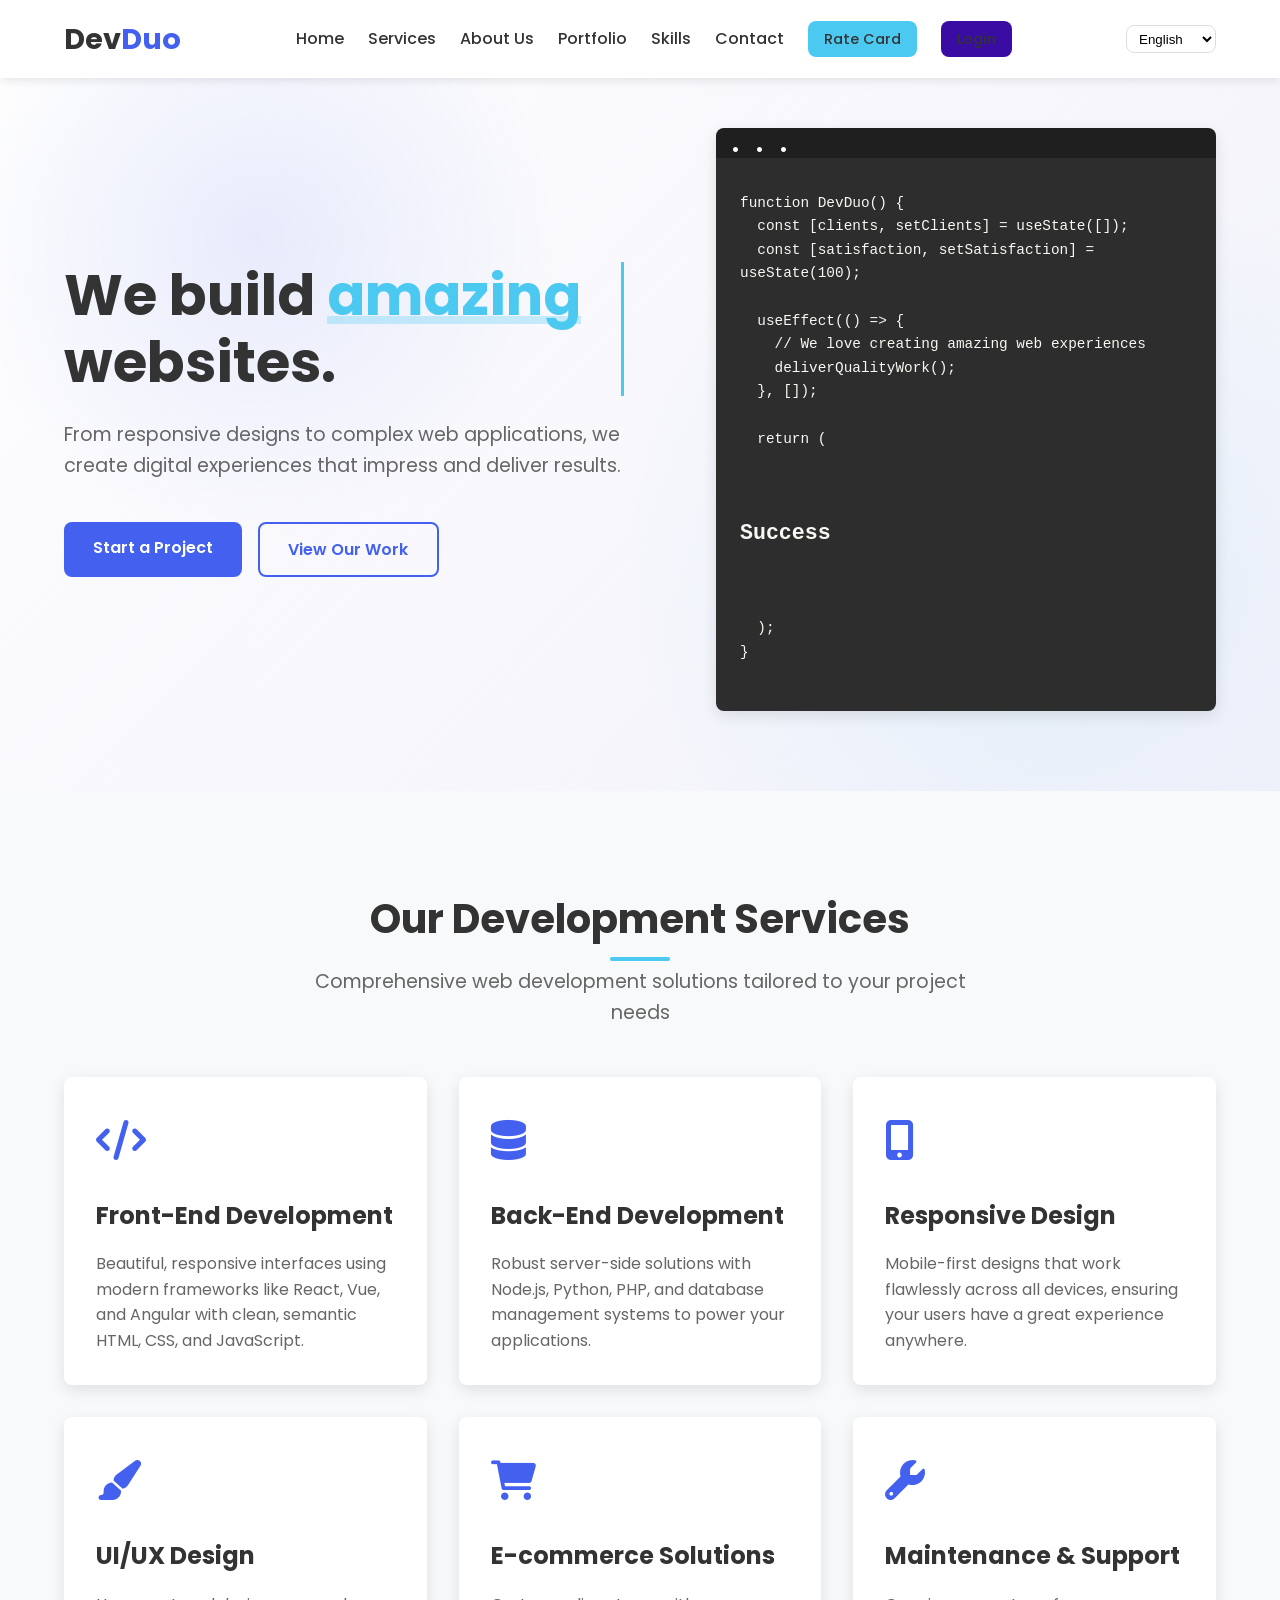
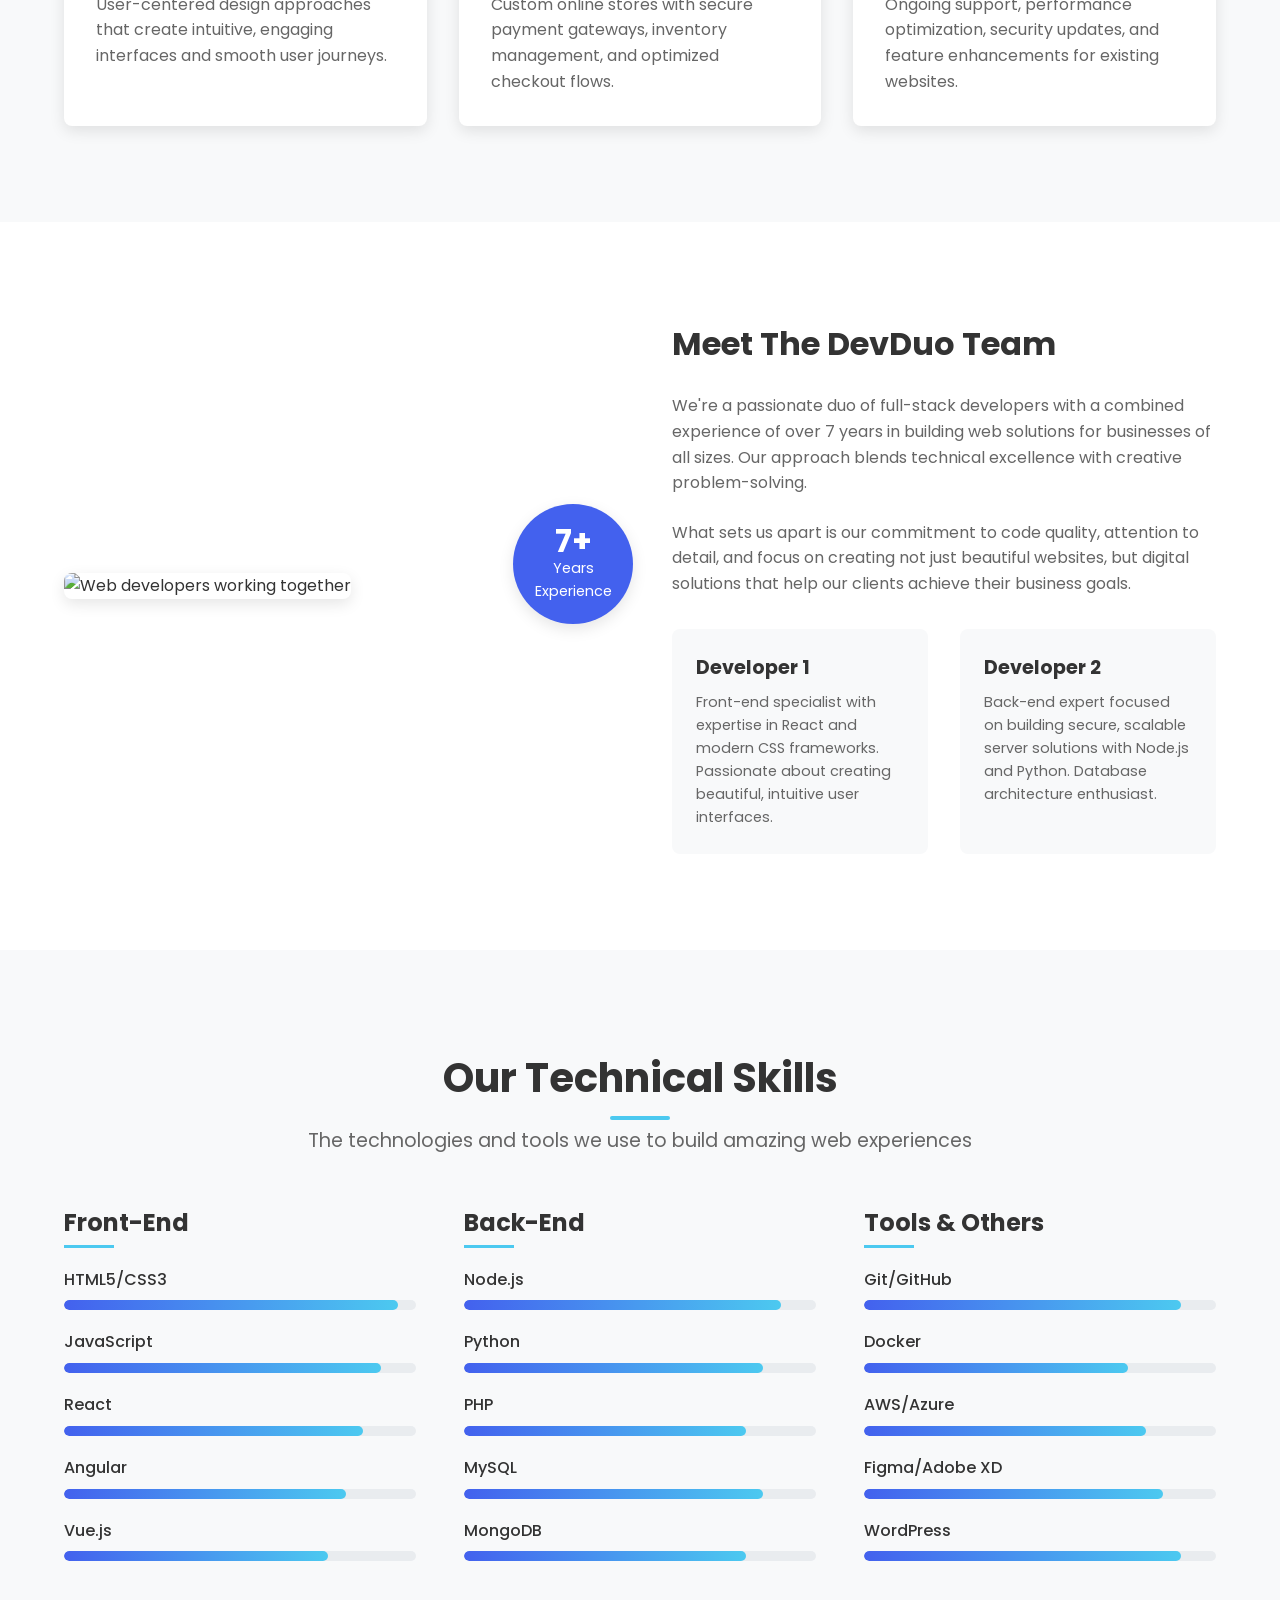
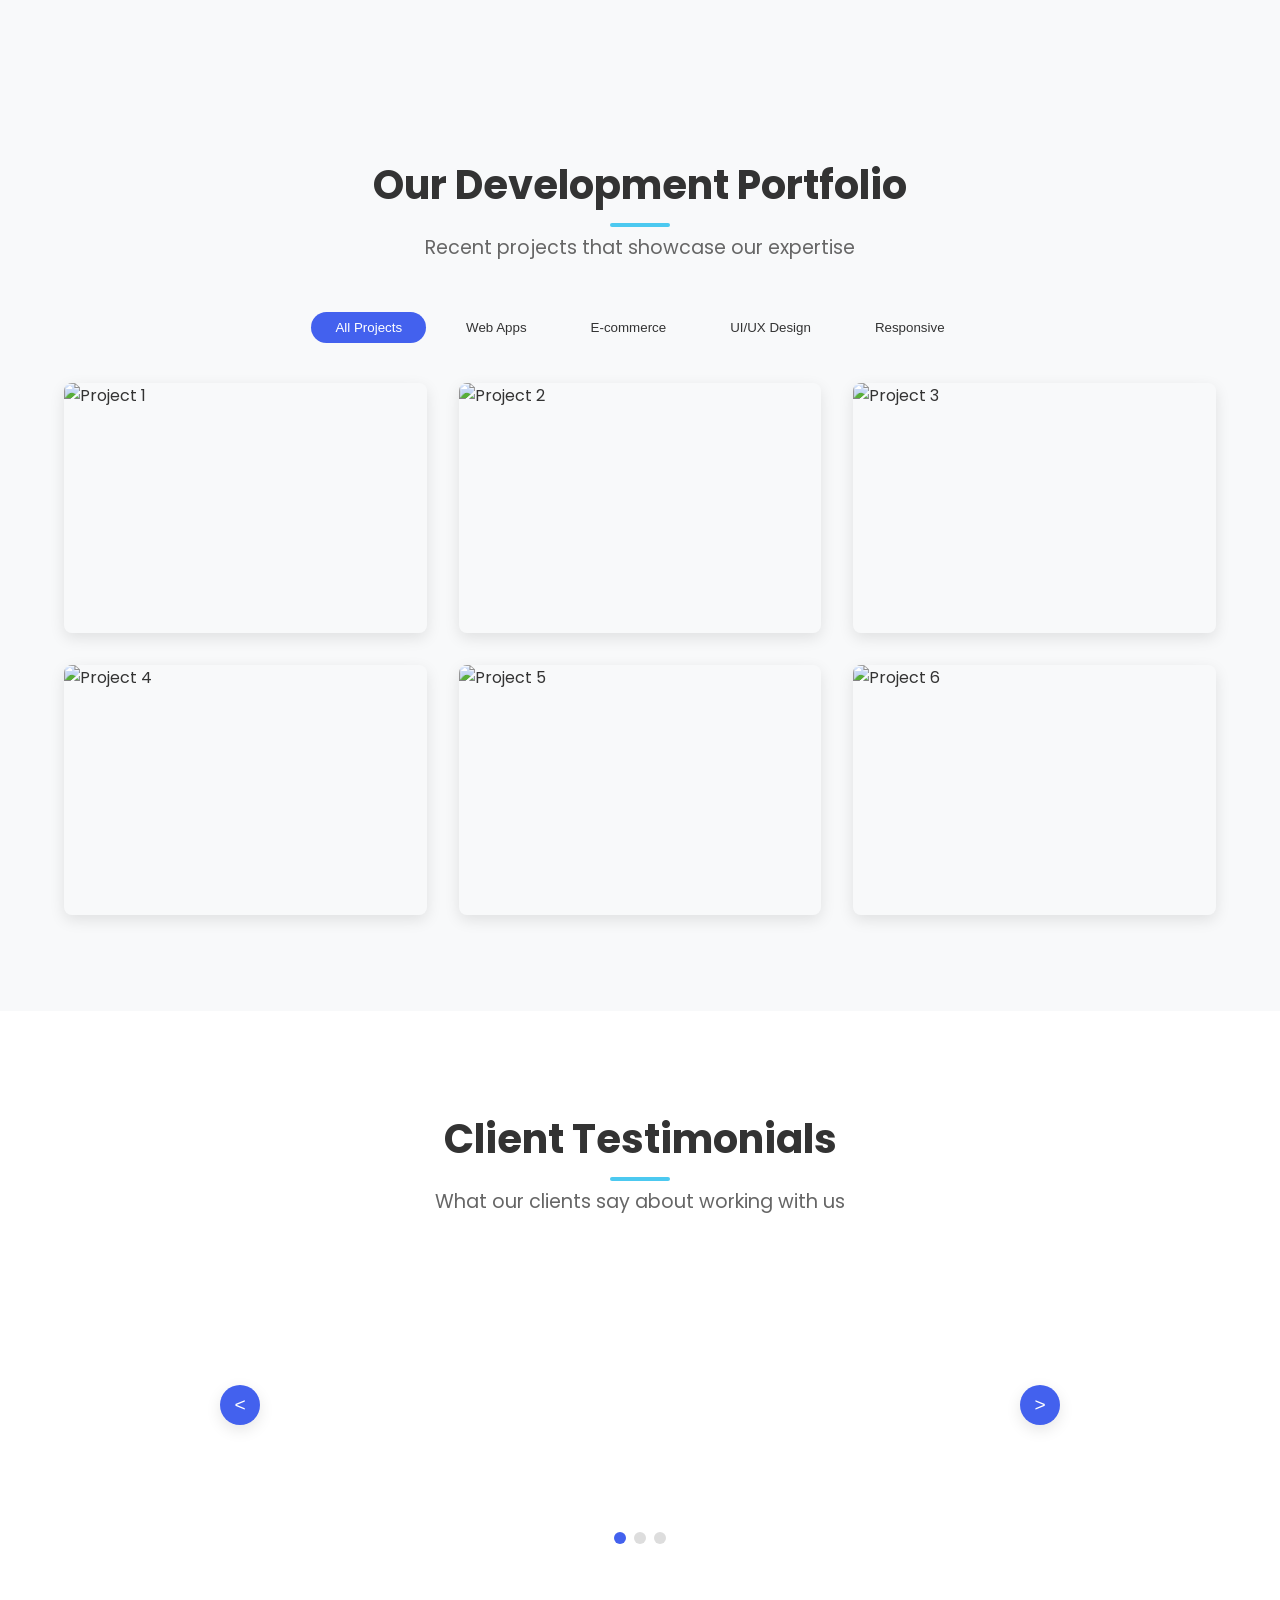
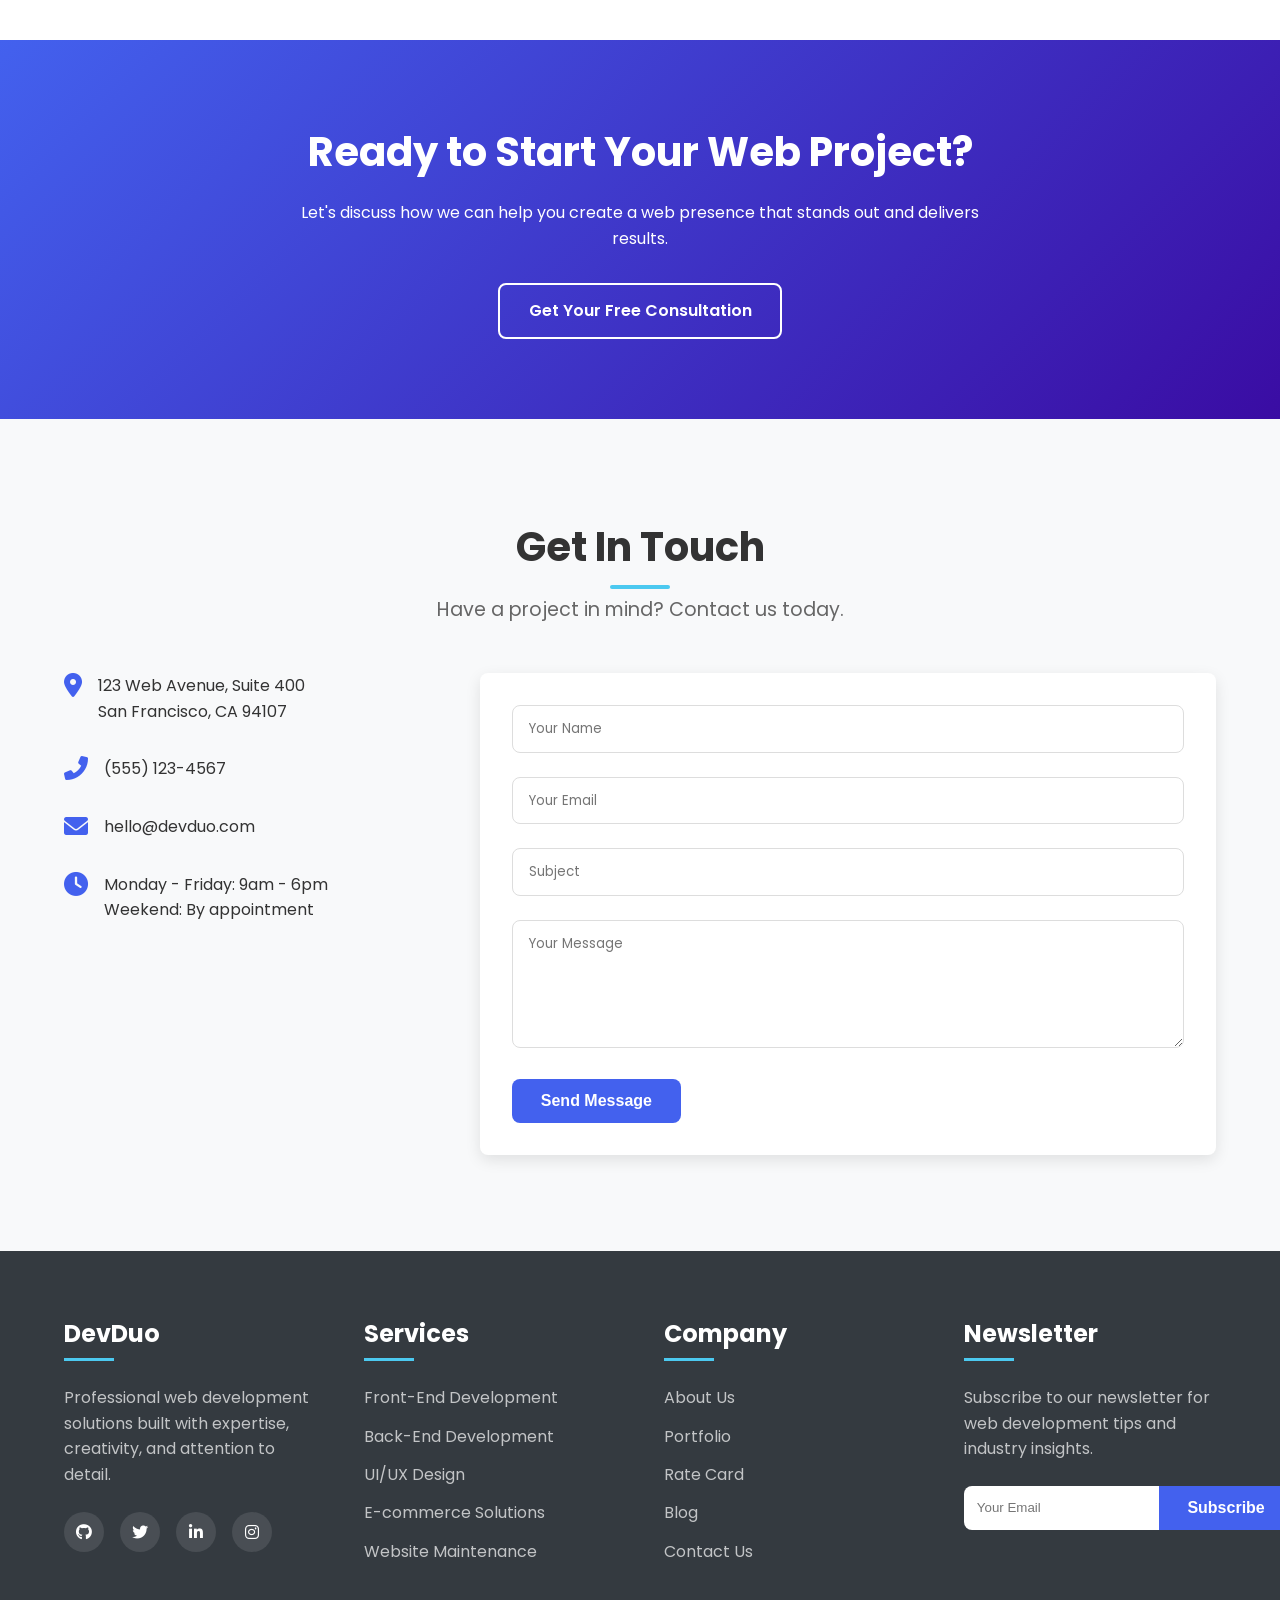
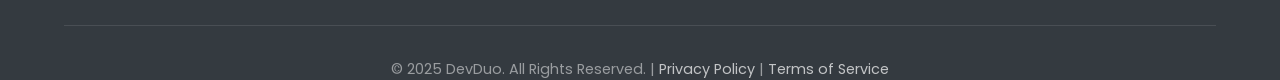
==== index.html @ c8733829 "Add login and signup functionality with frontend and backend integration" ====
<!DOCTYPE html>
<html lang="en">
<head>
    <meta charset="UTF-8">
    <meta name="viewport" content="width=device-width, initial-scale=1.0">
    <meta name="description" content="Professional web development services. Expert full-stack development, responsive design, UI/UX, custom solutions, and maintenance services.">
    <meta name="keywords" content="web development, full-stack developer, responsive design, UI/UX, website maintenance, custom web solutions">
    <title>DevDuo | Professional Web Development Services</title>
    <link rel="preconnect" href="https://fonts.googleapis.com">
    <link rel="preconnect" href="https://fonts.gstatic.com" crossorigin>
    <link href="https://fonts.googleapis.com/css2?family=Poppins:wght@300;400;500;600;700&family=Roboto+Mono:wght@400;500;600&display=swap" rel="stylesheet">
    <link rel="stylesheet" href="https://cdnjs.cloudflare.com/ajax/libs/font-awesome/6.0.0-beta3/css/all.min.css">
    <link rel="stylesheet" href="styles.css">
    <script src="https://cdnjs.cloudflare.com/ajax/libs/gsap/3.11.4/gsap.min.js"></script>
    <script src="https://cdnjs.cloudflare.com/ajax/libs/gsap/3.11.4/ScrollTrigger.min.js"></script>
</head>
<body>
    <!-- Header -->
    <header>
        <div class="container">
            <nav class="navbar">
                <a href="#" class="logo">Dev<span>Duo</span></a>
                <ul class="nav-links">
                    <li><a href="#home">Home</a></li>
                    <li><a href="#services">Services</a></li>
                    <li><a href="#about">About Us</a></li>
                    <li><a href="#portfolio">Portfolio</a></li>
                    <li><a href="#skills">Skills</a></li>
                    <li><a href="#contact">Contact</a></li>
                    <li><a href="rate_card.html" class="btn-small">Rate Card</a></li>
                    <li><a href="login.html" class="btn-login">Login</a></li>
                </ul>
                <div class="language-selector">
                    <select id="language-select" onchange="changeLanguage(this.value)">
                        <option value="en">English</option>
                        <option value="es">Español</option>
                        <option value="fr">Français</option>
                    </select>
                </div>
                <button class="mobile-menu-btn">
                    <i class="fas fa-bars"></i>
                </button>
            </nav>
        </div>
    </header>

    <!-- Hero Section -->
    <section class="hero" id="home">
        <div class="container">
            <div class="hero-content">
                <h1 class="typing-effect">We build <span class="accent-text">amazing</span><br> websites.</h1>
                <p>From responsive designs to complex web applications, we create digital experiences that impress and deliver results.</p>
                <div class="hero-btns">
                    <a href="#contact" class="btn btn-primary">Start a Project</a>
                    <a href="#portfolio" class="btn btn-secondary">View Our Work</a>
                </div>
            </div>
            <br><br>
            <div class="hero-img">
                <div class="code-block">
                    <pre><code>
function DevDuo() {
  const [clients, setClients] = useState([]);
  const [satisfaction, setSatisfaction] = useState(100);
                        
  useEffect(() => {
    // We love creating amazing web experiences
    deliverQualityWork();
  }, []);
                        
  return (
    <div className="results">
      <h2>Success</h2>
    </div>
  );
}
                    </code></pre>
                </div>
            </div>
        </div>
    </section>

    <!-- Services Section -->
    <section class="section" id="services">
        <div class="container">
            <h2 class="section-title">Our Development Services</h2>
            <p class="section-subtitle">Comprehensive web development solutions tailored to your project needs</p>
            
            <div class="services-grid">
                <div class="service-card">
                    <div class="service-icon">
                        <i class="fas fa-code"></i>
                    </div>
                    <h3>Front-End Development</h3>
                    <p>Beautiful, responsive interfaces using modern frameworks like React, Vue, and Angular with clean, semantic HTML, CSS, and JavaScript.</p>
                </div>
                
                <div class="service-card">
                    <div class="service-icon">
                        <i class="fas fa-database"></i>
                    </div>
                    <h3>Back-End Development</h3>
                    <p>Robust server-side solutions with Node.js, Python, PHP, and database management systems to power your applications.</p>
                </div>
                
                <div class="service-card">
                    <div class="service-icon">
                        <i class="fas fa-mobile-alt"></i>
                    </div>
                    <h3>Responsive Design</h3>
                    <p>Mobile-first designs that work flawlessly across all devices, ensuring your users have a great experience anywhere.</p>
                </div>
                
                <div class="service-card">
                    <div class="service-icon">
                        <i class="fas fa-paint-brush"></i>
                    </div>
                    <h3>UI/UX Design</h3>
                    <p>User-centered design approaches that create intuitive, engaging interfaces and smooth user journeys.</p>
                </div>
                
                <div class="service-card">
                    <div class="service-icon">
                        <i class="fas fa-shopping-cart"></i>
                    </div>
                    <h3>E-commerce Solutions</h3>
                    <p>Custom online stores with secure payment gateways, inventory management, and optimized checkout flows.</p>
                </div>
                
                <div class="service-card">
                    <div class="service-icon">
                        <i class="fas fa-wrench"></i>
                    </div>
                    <h3>Maintenance & Support</h3>
                    <p>Ongoing support, performance optimization, security updates, and feature enhancements for existing websites.</p>
                </div>
            </div>
        </div>
    </section>

    <!-- About Section -->
    <section class="section about" id="about">
        <div class="container">
            <div class="about-content">
                <div class="about-image">
                    <img src="/api/placeholder/600/400" alt="Web developers working together" class="about-img">
                    <div class="experience-badge">
                        <span class="years">7+</span>
                        <span class="text">Years Experience</span>
                    </div>
                </div>
                <div class="about-text">
                    <h2>Meet The DevDuo Team</h2>
                    <p>We're a passionate duo of full-stack developers with a combined experience of over 7 years in building web solutions for businesses of all sizes. Our approach blends technical excellence with creative problem-solving.</p>
                    <p>What sets us apart is our commitment to code quality, attention to detail, and focus on creating not just beautiful websites, but digital solutions that help our clients achieve their business goals.</p>
                    
                    <div class="team-members">
                        <div class="team-member">
                            <h3>Developer 1</h3>
                            <p>Front-end specialist with expertise in React and modern CSS frameworks. Passionate about creating beautiful, intuitive user interfaces.</p>
                        </div>
                        <div class="team-member">
                            <h3>Developer 2</h3>
                            <p>Back-end expert focused on building secure, scalable server solutions with Node.js and Python. Database architecture enthusiast.</p>
                        </div>
                    </div>
                </div>
            </div>
        </div>
    </section>

    <!-- Skills Section -->
    <section class="section skills" id="skills">
        <div class="container">
            <h2 class="section-title">Our Technical Skills</h2>
            <p class="section-subtitle">The technologies and tools we use to build amazing web experiences</p>
            
            <div class="skills-container">
                <div class="skill-category">
                    <h3>Front-End</h3>
                    <div class="skill-items">
                        <div class="skill-item">
                            <span class="skill-name">HTML5/CSS3</span>
                            <div class="skill-bar">
                                <div class="skill-progress" style="width: 95%"></div>
                            </div>
                        </div>
                        <div class="skill-item">
                            <span class="skill-name">JavaScript</span>
                            <div class="skill-bar">
                                <div class="skill-progress" style="width: 90%"></div>
                            </div>
                        </div>
                        <div class="skill-item">
                            <span class="skill-name">React</span>
                            <div class="skill-bar">
                                <div class="skill-progress" style="width: 85%"></div>
                            </div>
                        </div>
                        <div class="skill-item">
                            <span class="skill-name">Angular</span>
                            <div class="skill-bar">
                                <div class="skill-progress" style="width: 80%"></div>
                            </div>
                        </div>
                        <div class="skill-item">
                            <span class="skill-name">Vue.js</span>
                            <div class="skill-bar">
                                <div class="skill-progress" style="width: 75%"></div>
                            </div>
                        </div>
                    </div>
                </div>
                
                <div class="skill-category">
                    <h3>Back-End</h3>
                    <div class="skill-items">
                        <div class="skill-item">
                            <span class="skill-name">Node.js</span>
                            <div class="skill-bar">
                                <div class="skill-progress" style="width: 90%"></div>
                            </div>
                        </div>
                        <div class="skill-item">
                            <span class="skill-name">Python</span>
                            <div class="skill-bar">
                                <div class="skill-progress" style="width: 85%"></div>
                            </div>
                        </div>
                        <div class="skill-item">
                            <span class="skill-name">PHP</span>
                            <div class="skill-bar">
                                <div class="skill-progress" style="width: 80%"></div>
                            </div>
                        </div>
                        <div class="skill-item">
                            <span class="skill-name">MySQL</span>
                            <div class="skill-bar">
                                <div class="skill-progress" style="width: 85%"></div>
                            </div>
                        </div>
                        <div class="skill-item">
                            <span class="skill-name">MongoDB</span>
                            <div class="skill-bar">
                                <div class="skill-progress" style="width: 80%"></div>
                            </div>
                        </div>
                    </div>
                </div>
                
                <div class="skill-category">
                    <h3>Tools & Others</h3>
                    <div class="skill-items">
                        <div class="skill-item">
                            <span class="skill-name">Git/GitHub</span>
                            <div class="skill-bar">
                                <div class="skill-progress" style="width: 90%"></div>
                            </div>
                        </div>
                        <div class="skill-item">
                            <span class="skill-name">Docker</span>
                            <div class="skill-bar">
                                <div class="skill-progress" style="width: 75%"></div>
                            </div>
                        </div>
                        <div class="skill-item">
                            <span class="skill-name">AWS/Azure</span>
                            <div class="skill-bar">
                                <div class="skill-progress" style="width: 80%"></div>
                            </div>
                        </div>
                        <div class="skill-item">
                            <span class="skill-name">Figma/Adobe XD</span>
                            <div class="skill-bar">
                                <div class="skill-progress" style="width: 85%"></div>
                            </div>
                        </div>
                        <div class="skill-item">
                            <span class="skill-name">WordPress</span>
                            <div class="skill-bar">
                                <div class="skill-progress" style="width: 90%"></div>
                            </div>
                        </div>
                    </div>
                </div>
            </div>
        </div>
    </section>

    <!-- Portfolio Section -->
    <section class="section" id="portfolio">
        <div class="container">
            <h2 class="section-title">Our Development Portfolio</h2>
            <p class="section-subtitle">Recent projects that showcase our expertise</p>
            
            <div class="portfolio-filter">
                <button class="filter-btn active" data-filter="all">All Projects</button>
                <button class="filter-btn" data-filter="web">Web Apps</button>
                <button class="filter-btn" data-filter="ecommerce">E-commerce</button>
                <button class="filter-btn" data-filter="ui">UI/UX Design</button>
                <button class="filter-btn" data-filter="mobile">Responsive</button>
            </div>
            
            <div class="portfolio-grid">
                <div class="portfolio-item" data-category="web">
                    <img src="/api/placeholder/600/400" alt="Project 1" class="portfolio-img">
                    <div class="portfolio-overlay">
                        <h3>Customer Dashboard App</h3>
                        <p>React.js, Node.js, MongoDB - Analytics platform for a SaaS company</p>
                        <a href="#" class="portfolio-link">View Project</a>
                    </div>
                </div>
                
                <div class="portfolio-item" data-category="ecommerce">
                    <img src="/api/placeholder/600/400" alt="Project 2" class="portfolio-img">
                    <div class="portfolio-overlay">
                        <h3>Boutique Online Store</h3>
                        <p>Shopify, Custom Theme, Payment Integration - 150% increase in conversions</p>
                        <a href="#" class="portfolio-link">View Project</a>
                    </div>
                </div>
                
                <div class="portfolio-item" data-category="ui">
                    <img src="/api/placeholder/600/400" alt="Project 3" class="portfolio-img">
                    <div class="portfolio-overlay">
                        <h3>Finance App UI Redesign</h3>
                        <p>Figma, React Native - Complete UX overhaul for a personal finance app</p>
                        <a href="#" class="portfolio-link">View Project</a>
                    </div>
                </div>
                
                <div class="portfolio-item" data-category="mobile">
                    <img src="/api/placeholder/600/400" alt="Project 4" class="portfolio-img">
                    <div class="portfolio-overlay">
                        <h3>Educational Platform</h3>
                        <p>Vue.js, Express, PostgreSQL - Fully responsive learning management system</p>
                        <a href="#" class="portfolio-link">View Project</a>
                    </div>
                </div>
                
                <div class="portfolio-item" data-category="web">
                    <img src="/api/placeholder/600/400" alt="Project 5" class="portfolio-img">
                    <div class="portfolio-overlay">
                        <h3>Real Estate Listings Portal</h3>
                        <p>Angular, Firebase, Maps API - Property search platform with virtual tours</p>
                        <a href="#" class="portfolio-link">View Project</a>
                    </div>
                </div>
                
                <div class="portfolio-item" data-category="ecommerce">
                    <img src="/api/placeholder/600/400" alt="Project 6" class="portfolio-img">
                    <div class="portfolio-overlay">
                        <h3>Subscription Box Service</h3>
                        <p>WooCommerce, PHP, Stripe - Custom subscription management system</p>
                        <a href="#" class="portfolio-link">View Project</a>
                    </div>
                </div>
            </div>
        </div>
    </section>

    <!-- Testimonials Section -->
    <section class="section testimonials">
        <div class="container">
            <h2 class="section-title">Client Testimonials</h2>
            <p class="section-subtitle">What our clients say about working with us</p>
            
            <div class="testimonial-slider">
                <div class="testimonial-item">
                    <div class="testimonial-quote"><i class="fas fa-quote-left"></i></div>
                    <p class="testimonial-text">"DevDuo transformed our outdated website into a modern, responsive platform that has dramatically increased our user engagement. Their attention to detail and technical expertise is outstanding."</p>
                    <div class="testimonial-author">
                        <img src="/api/placeholder/80/80" alt="Emily Rodriguez" class="author-img">
                        <div class="author-info">
                            <h4>Emily Rodriguez</h4>
                            <p>CEO, StartupLaunch</p>
                        </div>
                    </div>
                </div>
                
                <div class="testimonial-item">
                    <div class="testimonial-quote"><i class="fas fa-quote-left"></i></div>
                    <p class="testimonial-text">"Working with these developers was a pleasure from start to finish. They took our complex requirements and delivered a web application that exceeded our expectations while staying on budget."</p>
                    <div class="testimonial-author">
                        <img src="/api/placeholder/80/80" alt="David Chen" class="author-img">
                        <div class="author-info">
                            <h4>David Chen</h4>
                            <p>Product Director, TechSolutions</p>
                        </div>
                    </div>
                </div>
                
                <div class="testimonial-item">
                    <div class="testimonial-quote"><i class="fas fa-quote-left"></i></div>
                    <p class="testimonial-text">"What impresses me most is their ability to translate our business goals into functional web solutions. Our e-commerce site rebuild resulted in a 70% increase in mobile conversions within three months."</p>
                    <div class="testimonial-author">
                        <img src="/api/placeholder/80/80" alt="Sophia Johnson" class="author-img">
                        <div class="author-info">
                            <h4>Sophia Johnson</h4>
                            <p>Marketing Manager, StyleHouse</p>
                        </div>
                    </div>
                </div>
            </div>
        </div>
    </section>

    <!-- CTA Section -->
    <section class="cta">
        <div class="container">
            <h2>Ready to Start Your Web Project?</h2>
            <p>Let's discuss how we can help you create a web presence that stands out and delivers results.</p>
            <a href="#contact" class="btn btn-secondary">Get Your Free Consultation</a>
        </div>
    </section>

    <!-- Contact Section -->
    <section class="section" id="contact">
        <div class="container">
            <h2 class="section-title">Get In Touch</h2>
            <p class="section-subtitle">Have a project in mind? Contact us today.</p>
            
            <div class="contact-content">
                <div class="contact-info">
                    <div class="info-item">
                        <i class="fas fa-map-marker-alt"></i>
                        <p>123 Web Avenue, Suite 400<br>San Francisco, CA 94107</p>
                    </div>
                    <div class="info-item">
                        <i class="fas fa-phone-alt"></i>
                        <p>(555) 123-4567</p>
                    </div>
                    <div class="info-item">
                        <i class="fas fa-envelope"></i>
                        <p>hello@devduo.com</p>
                    </div>
                    <div class="info-item">
                        <i class="fas fa-clock"></i>
                        <p>Monday - Friday: 9am - 6pm<br>Weekend: By appointment</p>
                    </div>
                </div>
                
                <form class="contact-form" id="contactForm">
                    <div class="form-group">
                        <input type="text" id="name" placeholder="Your Name" required>
                    </div>
                    <div class="form-group">
                        <input type="email" id="email" placeholder="Your Email" required>
                    </div>
                    <div class="form-group">
                        <input type="text" id="subject" placeholder="Subject">
                    </div>
                    <div class="form-group">
                        <textarea id="message" placeholder="Your Message" rows="5" required></textarea>
                    </div>
                    <button type="submit" class="btn btn-primary">Send Message</button>
                </form>
            </div>
        </div>
    </section>

    <!-- Footer -->
    <footer>
        <div class="container">
            <div class="footer-content">
                <div class="footer-col">
                    <h3>DevDuo</h3>
                    <p>Professional web development solutions built with expertise, creativity, and attention to detail.</p>
                    <div class="social-links">
                        <a href="#"><i class="fab fa-github"></i></a>
                        <a href="#"><i class="fab fa-twitter"></i></a>
                        <a href="#"><i class="fab fa-linkedin-in"></i></a>
                        <a href="#"><i class="fab fa-instagram"></i></a>
                    </div>
                </div>
                
                <div class="footer-col">
                    <h3>Services</h3>
                    <ul class="footer-links">
                        <li><a href="#">Front-End Development</a></li>
                        <li><a href="#">Back-End Development</a></li>
                        <li><a href="#">UI/UX Design</a></li>
                        <li><a href="#">E-commerce Solutions</a></li>
                        <li><a href="#">Website Maintenance</a></li>
                    </ul>
                </div>
                
                <div class="footer-col">
                    <h3>Company</h3>
                    <ul class="footer-links">
                        <li><a href="#">About Us</a></li>
                        <li><a href="#">Portfolio</a></li>
                        <li><a href="#">Rate Card</a></li>
                        <li><a href="#">Blog</a></li>
                        <li><a href="#">Contact Us</a></li>
                    </ul>
                </div>
                
                <div class="footer-col">
                    <h3>Newsletter</h3>
                    <p>Subscribe to our newsletter for web development tips and industry insights.</p>
                    <form class="newsletter-form">
                        <input type="email" placeholder="Your Email" required>
                        <button type="submit" class="btn btn-primary">Subscribe</button>
                    </form>
                </div>
            </div>
            
            <div class="footer-bottom">
                <p>&copy; 2025 DevDuo. All Rights Reserved. | <a href="#">Privacy Policy</a> | <a href="#">Terms of Service</a></p>
            </div>
        </div>
    </footer>

    <script src="https://cdnjs.cloudflare.com/ajax/libs/emailjs-com/3.2.0/email.min.js"></script>
    <script src="main.js"></script>
    <script src="animations.js"></script>
</body>
</html>
---- styles.css ----
/* Base Styles */
:root {
    --primary-color: #4361ee;
    --secondary-color: #3a0ca3;
    --accent-color: #4cc9f0;
    --text-color: #333;
    --text-light: #666;
    --bg-color: #f8f9fa;
    --bg-dark: #343a40;
    --success-color: #2ecc71;
    --warning-color: #f39c12;
    --danger-color: #e74c3c;
    --border-radius: 8px;
    --transition: all 0.3s ease;
    --box-shadow: 0 5px 15px rgba(0, 0, 0, 0.1);
    --code-bg: #2d2d2d;
}

* {
    margin: 0;
    padding: 0;
    box-sizing: border-box;
}

html {
    scroll-behavior: smooth;
}

body {
    font-family: 'Poppins', sans-serif;
    line-height: 1.6;
    color: var(--text-color);
    background-color: var(--bg-color);
    overflow-x: hidden;
}

a {
    text-decoration: none;
    color: var(--primary-color);
    transition: var(--transition);
}

a:hover {
    color: var(--secondary-color);
}

ul {
    list-style: none;
}

.container {
    max-width: 1200px;
    margin: 0 auto;
    padding: 0 1.5rem;
}

.section {
    padding: 6rem 0;
}

.section-title {
    font-size: 2.5rem;
    margin-bottom: 1rem;
    text-align: center;
    position: relative;
}

.section-title::after {
    content: '';
    position: absolute;
    bottom: -10px;
    left: 50%;
    transform: translateX(-50%);
    width: 60px;
    height: 4px;
    background: var(--accent-color);
    border-radius: 2px;
}

.section-subtitle {
    text-align: center;
    font-size: 1.2rem;
    color: var(--text-light);
    margin-bottom: 3rem;
    max-width: 700px;
    margin-left: auto;
    margin-right: auto;
}

/* Buttons */
.btn {
    display: inline-block;
    padding: 0.8rem 1.8rem;
    border-radius: var(--border-radius);
    font-weight: 600;
    text-align: center;
    cursor: pointer;
    transition: var(--transition);
    border: none;
    font-size: 1rem;
}

.btn-primary {
    background-color: var(--primary-color);
    color: white;
}

.btn-primary:hover {
    background-color: var(--secondary-color);
    color: white;
    transform: translateY(-3px);
    box-shadow: var(--box-shadow);
}

.btn-secondary {
    background-color: transparent;
    color: var(--primary-color);
    border: 2px solid var(--primary-color);
}

.btn-secondary:hover {
    background-color: var(--primary-color);
    color: white;
    transform: translateY(-3px);
    box-shadow: var(--box-shadow);
}

.btn-small {
    padding: 0.5rem 1rem;
    font-size: 0.9rem;
    background-color: var(--accent-color);
    color: white;
    border-radius: var(--border-radius);
}

.btn-login {
    padding: 0.5rem 1rem;
    font-size: 0.9rem;
    background-color: var(--secondary-color);
    color: white;
    border-radius: var(--border-radius);
}

/* Header & Navigation */
header {
    position: fixed;
    width: 100%;
    top: 0;
    left: 0;
    background-color: rgba(255, 255, 255, 0.95);
    box-shadow: 0 2px 10px rgba(0, 0, 0, 0.1);
    z-index: 1000;
    backdrop-filter: blur(10px);
}

.navbar {
    display: flex;
    justify-content: space-between;
    align-items: center;
    padding: 1rem 0;
}

.logo {
    font-size: 1.8rem;
    font-weight: 700;
    color: var(--text-color);
}

.logo span {
    color: var(--primary-color);
}

.nav-links {
    display: flex;
    align-items: center;
}

.nav-links li {
    margin-left: 1.5rem;
}

.nav-links a {
    color: var(--text-color);
    font-weight: 500;
    position: relative;
}

.nav-links a::after {
    content: '';
    position: absolute;
    bottom: -5px;
    left: 0;
    width: 0;
    height: 2px;
    background-color: var(--primary-color);
    transition: var(--transition);
}

.nav-links a:hover::after {
    width: 100%;
}

.language-selector {
    margin-left: 1.5rem;
}

.language-selector select {
    padding: 0.3rem 0.5rem;
    border-radius: var(--border-radius);
    border: 1px solid #ddd;
    background-color: white;
    cursor: pointer;
}

.mobile-menu-btn {
    display: none;
    background: none;
    border: none;
    font-size: 1.5rem;
    color: var(--text-color);
    cursor: pointer;
}

/* Hero Section */
.hero {
    padding: 8rem 0 5rem;
    background: linear-gradient(135deg, rgba(255,255,255,0.9) 0%, rgba(240,240,250,0.9) 100%);
    position: relative;
    overflow: hidden;
}

.hero::before {
    content: '';
    position: absolute;
    top: 0;
    left: 0;
    width: 100%;
    height: 100%;
    background-image: 
        radial-gradient(circle at 20% 30%, rgba(67, 97, 238, 0.1) 0%, transparent 300px),
        radial-gradient(circle at 80% 70%, rgba(76, 201, 240, 0.1) 0%, transparent 400px);
}

.hero .container {
    display: flex;
    align-items: center;
    justify-content: space-between;
    position: relative;
    z-index: 10;
}

.hero-content {
    flex: 1;
    max-width: 600px;
}

.hero h1 {
    font-size: 3.5rem;
    margin-bottom: 1.5rem;
    line-height: 1.2;
}

.hero p {
    color: var(--text-light);
    font-size: 1.2rem;
    margin-bottom: 2.5rem;
}

.hero-btns {
    display: flex;
    gap: 1rem;
}

.hero-img {
    flex: 1;
    display: flex;
    justify-content: flex-end;
    padding-left: 2rem;
}

.code-block {
    background-color: var(--code-bg);
    border-radius: var(--border-radius);
    padding: 1.5rem;
    color: #f8f8f2;
    width: 100%;
    max-width: 500px;
    box-shadow: var(--box-shadow);
    position: relative;
    overflow: hidden;
}

.code-block::before {
    content: '';
    position: absolute;
    top: 0;
    left: 0;
    width: 100%;
    height: 30px;
    background-color: rgba(0, 0, 0, 0.3);
    border-radius: var(--border-radius) var(--border-radius) 0 0;
}

.code-block::after {
    content: '• • •';
    position: absolute;
    top: 7px;
    left: 15px;
    color: #fff;
    font-size: 1.2rem;
    letter-spacing: 5px;
}

.code-block pre {
    margin-top: 15px;
    font-family: 'Roboto Mono', monospace;
    font-size: 0.9rem;
    line-height: 1.5;
    white-space: pre-wrap;
}

.accent-text {
    color: var(--accent-color);
    position: relative;
    display: inline-block;
}

.accent-text::after {
    content: '';
    position: absolute;
    bottom: 5px;
    left: 0;
    width: 100%;
    height: 8px;
    background-color: rgba(76, 201, 240, 0.3);
    z-index: -1;
}

/* Services Section */
.services-grid {
    display: grid;
    grid-template-columns: repeat(auto-fill, minmax(320px, 1fr));
    gap: 2rem;
    margin-top: 3rem;
}

.service-card {
    background-color: white;
    border-radius: var(--border-radius);
    padding: 2rem;
    box-shadow: var(--box-shadow);
    transition: var(--transition);
    position: relative;
    overflow: hidden;
    z-index: 1;
}

.service-card::before {
    content: '';
    position: absolute;
    top: 0;
    left: 0;
    width: 5px;
    height: 0;
    background-color: var(--primary-color);
    transition: var(--transition);
    z-index: -1;
}

.service-card:hover {
    transform: translateY(-10px);
}

.service-card:hover::before {
    height: 100%;
}

.service-icon {
    font-size: 2.5rem;
    color: var(--primary-color);
    margin-bottom: 1.5rem;
}

.service-card h3 {
    font-size: 1.5rem;
    margin-bottom: 1rem;
}

.service-card p {
    color: var(--text-light);
}

/* About Section */
.about {
    background-color: white;
}

.about-content {
    display: flex;
    align-items: center;
    gap: 4rem;
}

.about-image {
    flex: 1;
    position: relative;
}

.about-img {
    width: 100%;
    border-radius: var(--border-radius);
    box-shadow: var(--box-shadow);
}

.experience-badge {
    position: absolute;
    bottom: -25px;
    right: -25px;
    background-color: var(--primary-color);
    color: white;
    width: 120px;
    height: 120px;
    border-radius: 50%;
    display: flex;
    flex-direction: column;
    justify-content: center;
    align-items: center;
    text-align: center;
    box-shadow: var(--box-shadow);
}

.experience-badge .years {
    font-size: 2rem;
    font-weight: 700;
    line-height: 1;
}

.experience-badge .text {
    font-size: 0.9rem;
}

.about-text {
    flex: 1;
}

.about-text h2 {
    font-size: 2rem;
    margin-bottom: 1.5rem;
}

.about-text p {
    margin-bottom: 1.5rem;
    color: var(--text-light);
}

.team-members {
    display: flex;
    gap: 2rem;
    margin-top: 2rem;
}

.team-member {
    flex: 1;
    background-color: var(--bg-color);
    padding: 1.5rem;
    border-radius: var(--border-radius);
}

.team-member h3 {
    margin-bottom: 0.5rem;
    font-size: 1.2rem;
}

.team-member p {
    font-size: 0.9rem;
    margin-bottom: 0;
}

/* Skills Section */
.skills-container {
    display: grid;
    grid-template-columns: repeat(auto-fit, minmax(300px, 1fr));
    gap: 3rem;
    margin-top: 2rem;
}

.skill-category h3 {
    margin-bottom: 1.5rem;
    font-size: 1.5rem;
    position: relative;
    display: inline-block;
}

.skill-category h3::after {
    content: '';
    position: absolute;
    bottom: -5px;
    left: 0;
    width: 50px;
    height: 3px;
    background-color: var(--accent-color);
}

.skill-items {
    display: flex;
    flex-direction: column;
    gap: 1.2rem;
}

.skill-item {
    display: flex;
    flex-direction: column;
    gap: 0.5rem;
}

.skill-name {
    font-weight: 500;
}

.skill-bar {
    height: 10px;
    background-color: #e9ecef;
    border-radius: 5px;
    overflow: hidden;
}

.skill-progress {
    height: 100%;
    background: linear-gradient(90deg, var(--primary-color) 0%, var(--accent-color) 100%);
    border-radius: 5px;
    transition: width 1s ease-in-out;
}

/* Portfolio Section */
.portfolio-filter {
    display: flex;
    justify-content: center;
    flex-wrap: wrap;
    gap: 1rem;
    margin-bottom: 2.5rem;
}

.filter-btn {
    padding: 0.5rem 1.5rem;
    border: none;
    background-color: transparent;
    color: var(--text-color);
    cursor: pointer;
    font-weight: 500;
    transition: var(--transition);
    border-radius: 30px;
}

.filter-btn.active,
.filter-btn:hover {
    background-color: var(--primary-color);
    color: white;
}

.portfolio-grid {
    display: grid;
    grid-template-columns: repeat(auto-fill, minmax(350px, 1fr));
    gap: 2rem;
}

.portfolio-item {
    position: relative;
    border-radius: var(--border-radius);
    overflow: hidden;
    height: 250px;
    box-shadow: var(--box-shadow);
}

.portfolio-img {
    width: 100%;
    height: 100%;
    object-fit: cover;
    transition: transform 0.5s ease;
}

.portfolio-overlay {
    position: absolute;
    top: 0;
    left: 0;
    width: 100%;
    height: 100%;
    background: linear-gradient(to top, rgba(0, 0, 0, 0.8), transparent);
    display: flex;
    flex-direction: column;
    justify-content: flex-end;
    padding: 1.5rem;
    opacity: 0;
    transition: opacity 0.3s ease;
}

.portfolio-item:hover .portfolio-overlay {
    opacity: 1;
}

.portfolio-item:hover .portfolio-img {
    transform: scale(1.1);
}

.portfolio-overlay h3 {
    color: white;
    margin-bottom: 0.5rem;
}

.portfolio-overlay p {
    color: rgba(255, 255, 255, 0.8);
    font-size: 0.9rem;
    margin-bottom: 1rem;
}

.portfolio-link {
    align-self: flex-start;
    padding: 0.5rem 1rem;
    background-color: var(--accent-color);
    color: white;
    border-radius: var(--border-radius);
    font-size: 0.9rem;
}

.portfolio-link:hover {
    background-color: white;
    color: var(--primary-color);
}

/* Testimonials Section */
.testimonials {
    background-color: white;
}

.testimonial-slider {
    max-width: 800px;
    margin: 0 auto;
    position: relative;
}

.testimonial-item {
    padding: 2rem;
    background-color: var(--bg-color);
    border-radius: var(--border-radius);
    box-shadow: var(--box-shadow);
    position: relative;
    display: none;
}

.testimonial-item:first-child {
    display: block;
}

.testimonial-quote {
    position: absolute;
    top: -20px;
    left: 20px;
    font-size: 3rem;
    color: var(--primary-color);
    opacity: 0.2;
}

.testimonial-text {
    font-style: italic;
    margin-bottom: 1.5rem;
    line-height: 1.8;
}

.testimonial-author {
    display: flex;
    align-items: center;
    gap: 1rem;
}

.author-img {
    width: 60px;
    height: 60px;
    border-radius: 50%;
    object-fit: cover;
}

.author-info h4 {
    margin-bottom: 0.2rem;
}

.author-info p {
    color: var(--text-light);
    font-size: 0.9rem;
}

/* CTA Section */
.cta {
    padding: 5rem 0;
    background: linear-gradient(135deg, var(--primary-color) 0%, var(--secondary-color) 100%);
    color: white;
    text-align: center;
}

.cta h2 {
    font-size: 2.5rem;
    margin-bottom: 1rem;
}

.cta p {
    margin-bottom: 2rem;
    max-width: 700px;
    margin-left: auto;
    margin-right: auto;
}

.cta .btn-secondary {
    border-color: white;
    color: white;
}

.cta .btn-secondary:hover {
    background-color: white;
    color: var(--primary-color);
}

/* Contact Section */
.contact-content {
    display: grid;
    grid-template-columns: 1fr 2fr;
    gap: 3rem;
    margin-top: 3rem;
}

.contact-info {
    display: flex;
    flex-direction: column;
    gap: 2rem;
}

.info-item {
    display: flex;
    align-items: flex-start;
    gap: 1rem;
}

.info-item i {
    font-size: 1.5rem;
    color: var(--primary-color);
}

.contact-form {
    background-color: white;
    padding: 2rem;
    border-radius: var(--border-radius);
    box-shadow: var(--box-shadow);
}

.form-group {
    margin-bottom: 1.5rem;
}

.form-group input,
.form-group textarea {
    width: 100%;
    padding: 0.8rem 1rem;
    border-radius: var(--border-radius);
    border: 1px solid #ddd;
    font-family: inherit;
    transition: var(--transition);
}

.form-group input:focus,
.form-group textarea:focus {
    outline: none;
    border-color: var(--primary-color);
    box-shadow: 0 0 0 2px rgba(67, 97, 238, 0.2);
}

/* Footer */
footer {
    background-color: var(--bg-dark);
    color: white;
    padding: 4rem 0 1rem;
}

.footer-content {
    display: grid;
    grid-template-columns: repeat(auto-fit, minmax(250px, 1fr));
    gap: 3rem;
    margin-bottom: 3rem;
}

.footer-col h3 {
    font-size: 1.5rem;
    margin-bottom: 1.5rem;
    position: relative;
    padding-bottom: 0.5rem;
}

.footer-col h3::after {
    content: '';
    position: absolute;
    bottom: 0;
    left: 0;
    width: 50px;
    height: 3px;
    background-color: var(--accent-color);
}

.footer-col p {
    margin-bottom: 1.5rem;
    color: rgba(255, 255, 255, 0.7);
}

.social-links {
    display: flex;
    gap: 1rem;
}

.social-links a {
    display: flex;
    align-items: center;
    justify-content: center;
    width: 40px;
    height: 40px;
    background-color: rgba(255, 255, 255, 0.1);
    color: white;
    border-radius: 50%;
    transition: var(--transition);
}

.social-links a:hover {
    background-color: var(--primary-color);
    transform: translateY(-3px);
}

.footer-links li {
    margin-bottom: 0.8rem;
}

.footer-links a {
    color: rgba(255, 255, 255, 0.7);
    transition: var(--transition);
}

.footer-links a:hover {
    color: white;
    margin-left: 5px;
}

.newsletter-form {
    display: flex;
    margin-top: 1rem;
}

.newsletter-form input {
    flex: 1;
    padding: 0.8rem;
    border: none;
    border-radius: var(--border-radius) 0 0 var(--border-radius);
}

.newsletter-form .btn {
    border-radius: 0 var(--border-radius) var(--border-radius) 0;
}

.footer-bottom {
    text-align: center;
    padding-top: 2rem;
    border-top: 1px solid rgba(255, 255, 255, 0.1);
    color: rgba(255, 255, 255, 0.5);
    font-size: 0.9rem;
}

.footer-bottom a {
    color: rgba(255, 255, 255, 0.7);
}

/* Responsive */
@media (max-width: 1024px) {
    .hero h1 {
        font-size: 3rem;
    }
    
    .about-content {
        flex-direction: column;
        gap: 3rem;
    }
    
    .about-image {
        order: 2;
    }
    
    .about-text {
        order: 1;
    }
}

@media (max-width: 768px) {
    .hero .container {
        flex-direction: column;
        text-align: center;
    }
    
    .hero-content {
        margin-bottom: 3rem;
    }
    
    .hero-img {
        padding-left: 0;
        justify-content: center;
    }
    
    .mobile-menu-btn {
        display: block;
    }
    
    .nav-links {
        position: absolute;
        top: 100%;
        left: 0;
        width: 100%;
        background-color: white;
        flex-direction: column;
        align-items: center;
        padding: 1rem 0;
        box-shadow: 0 5px 10px rgba(0, 0, 0, 0.1);
        clip-path: polygon(0 0, 100% 0, 100% 0, 0 0);
        transition: var(--transition);
    }
    
    .nav-links.active {
        clip-path: polygon(0 0, 100% 0, 100% 100%, 0 100%);
    }
    
    .nav-links li {
        margin: 1rem 0;
    }
    
    .contact-content {
        grid-template-columns: 1fr;
    }
    
    .team-members {
        flex-direction: column;
    }
}

@media (max-width: 576px) {
    .section-title {
        font-size: 2rem;
    }
    
    .hero h1 {
        font-size: 2.5rem;
    }
    
    .hero-btns {
        flex-direction: column;
        gap: 1rem;
    }
    
    .portfolio-filter {
        flex-direction: column;
    }
    
    .portfolio-grid {
        grid-template-columns: 1fr;
    }
    
    .footer-content {
        grid-template-columns: 1fr;
    }
}

/* Animations */
.typing-effect {
    overflow: hidden;
    border-right: 3px solid var(--accent-color);
    white-space: nowrap;
    margin: 0 auto;
    animation: typing 3.5s steps(40, end), blink-caret 0.75s step-end infinite;
}

@keyframes typing {
    from { width: 0 }
    to { width: 100% }
}

@keyframes blink-caret {
    from, to { border-color: transparent }
    50% { border-color: var(--accent-color) }
}

/* Login Button Styles */
.btn-login:hover {
    background-color: var(--accent-color);
    transform: translateY(-3px);
}
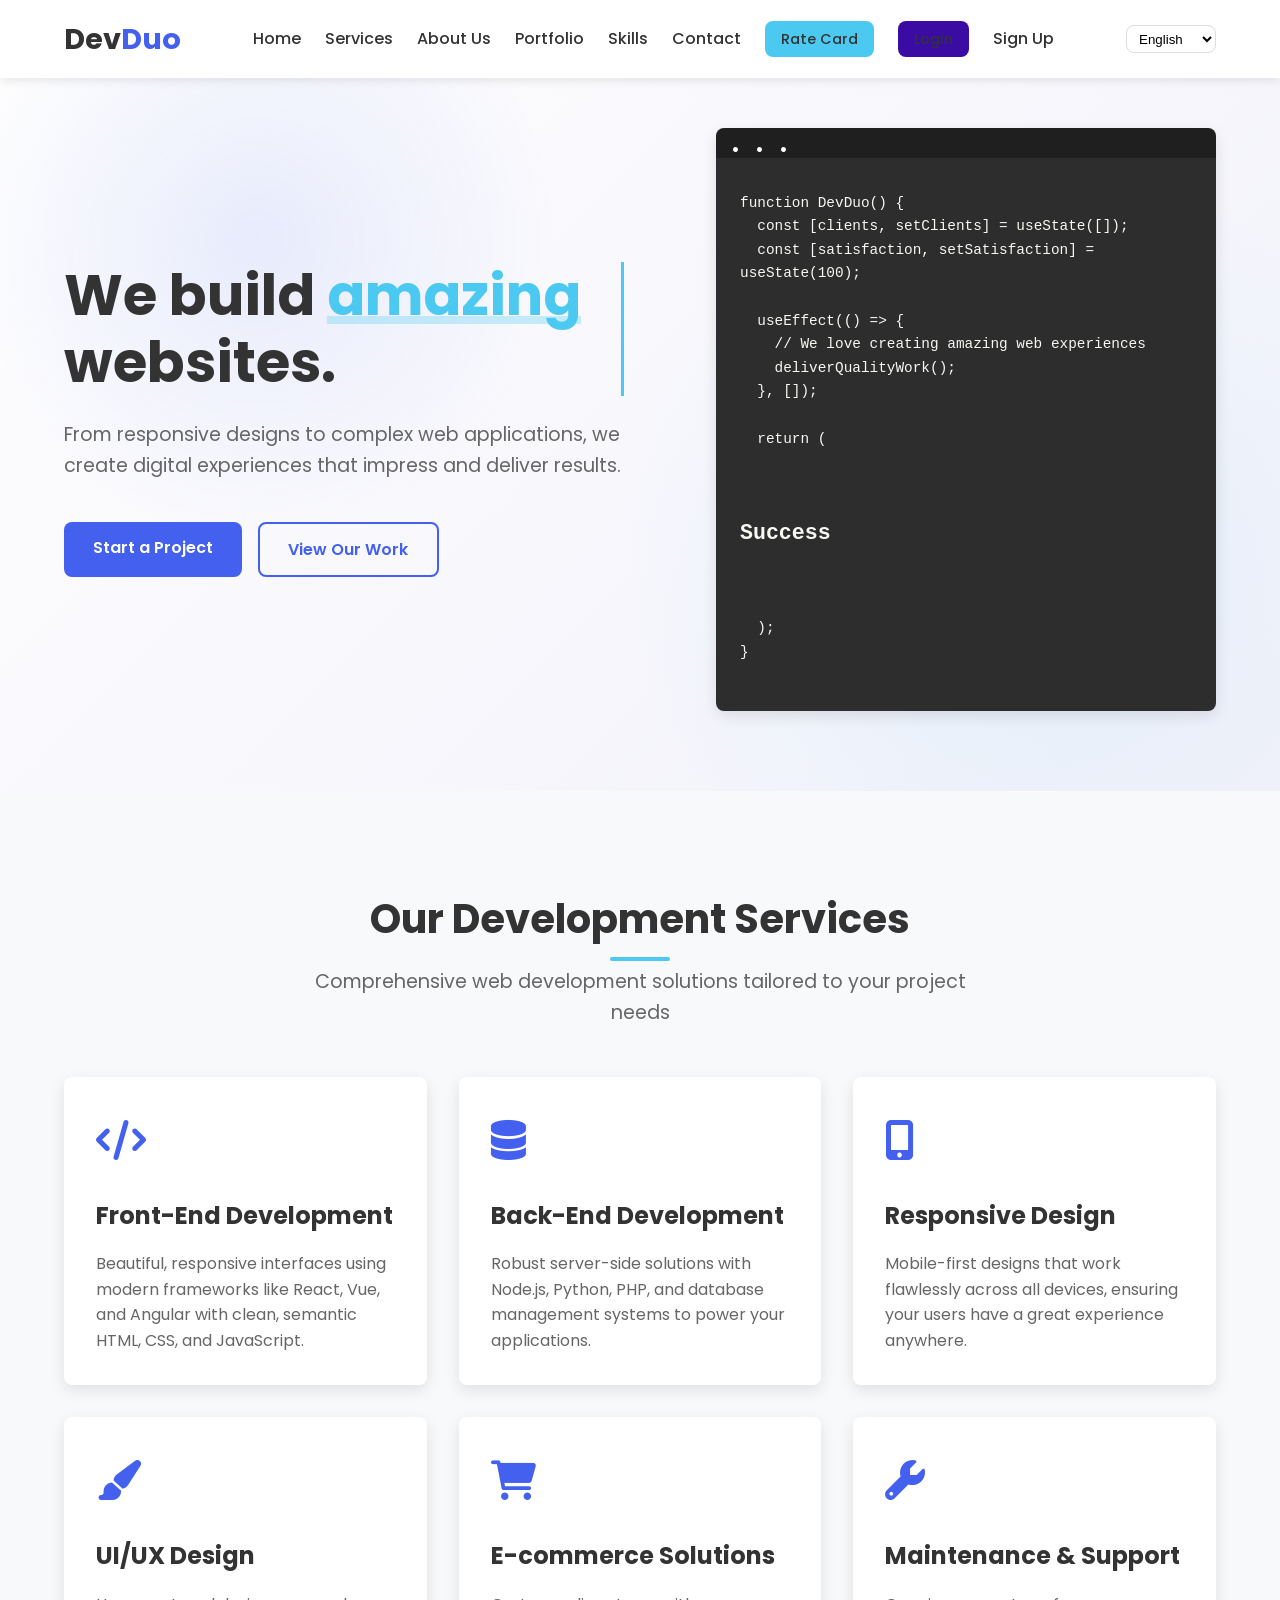
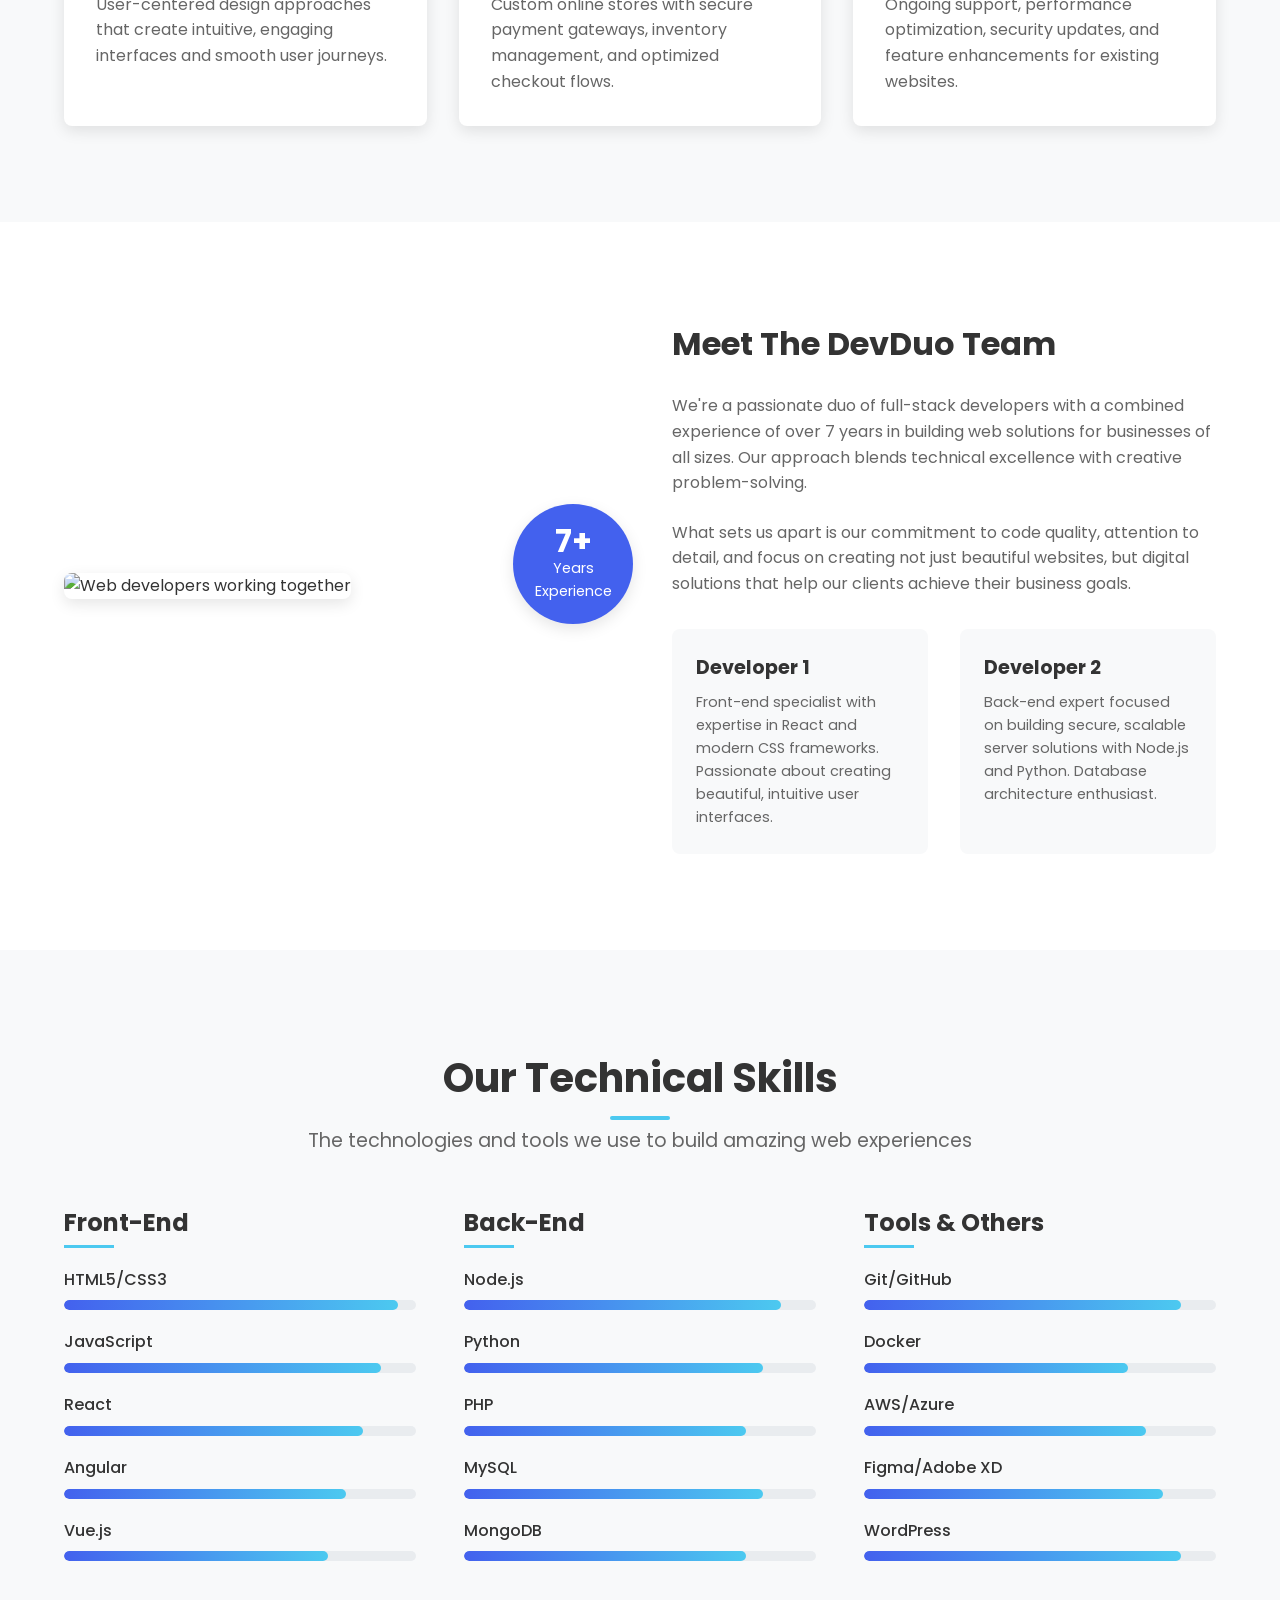
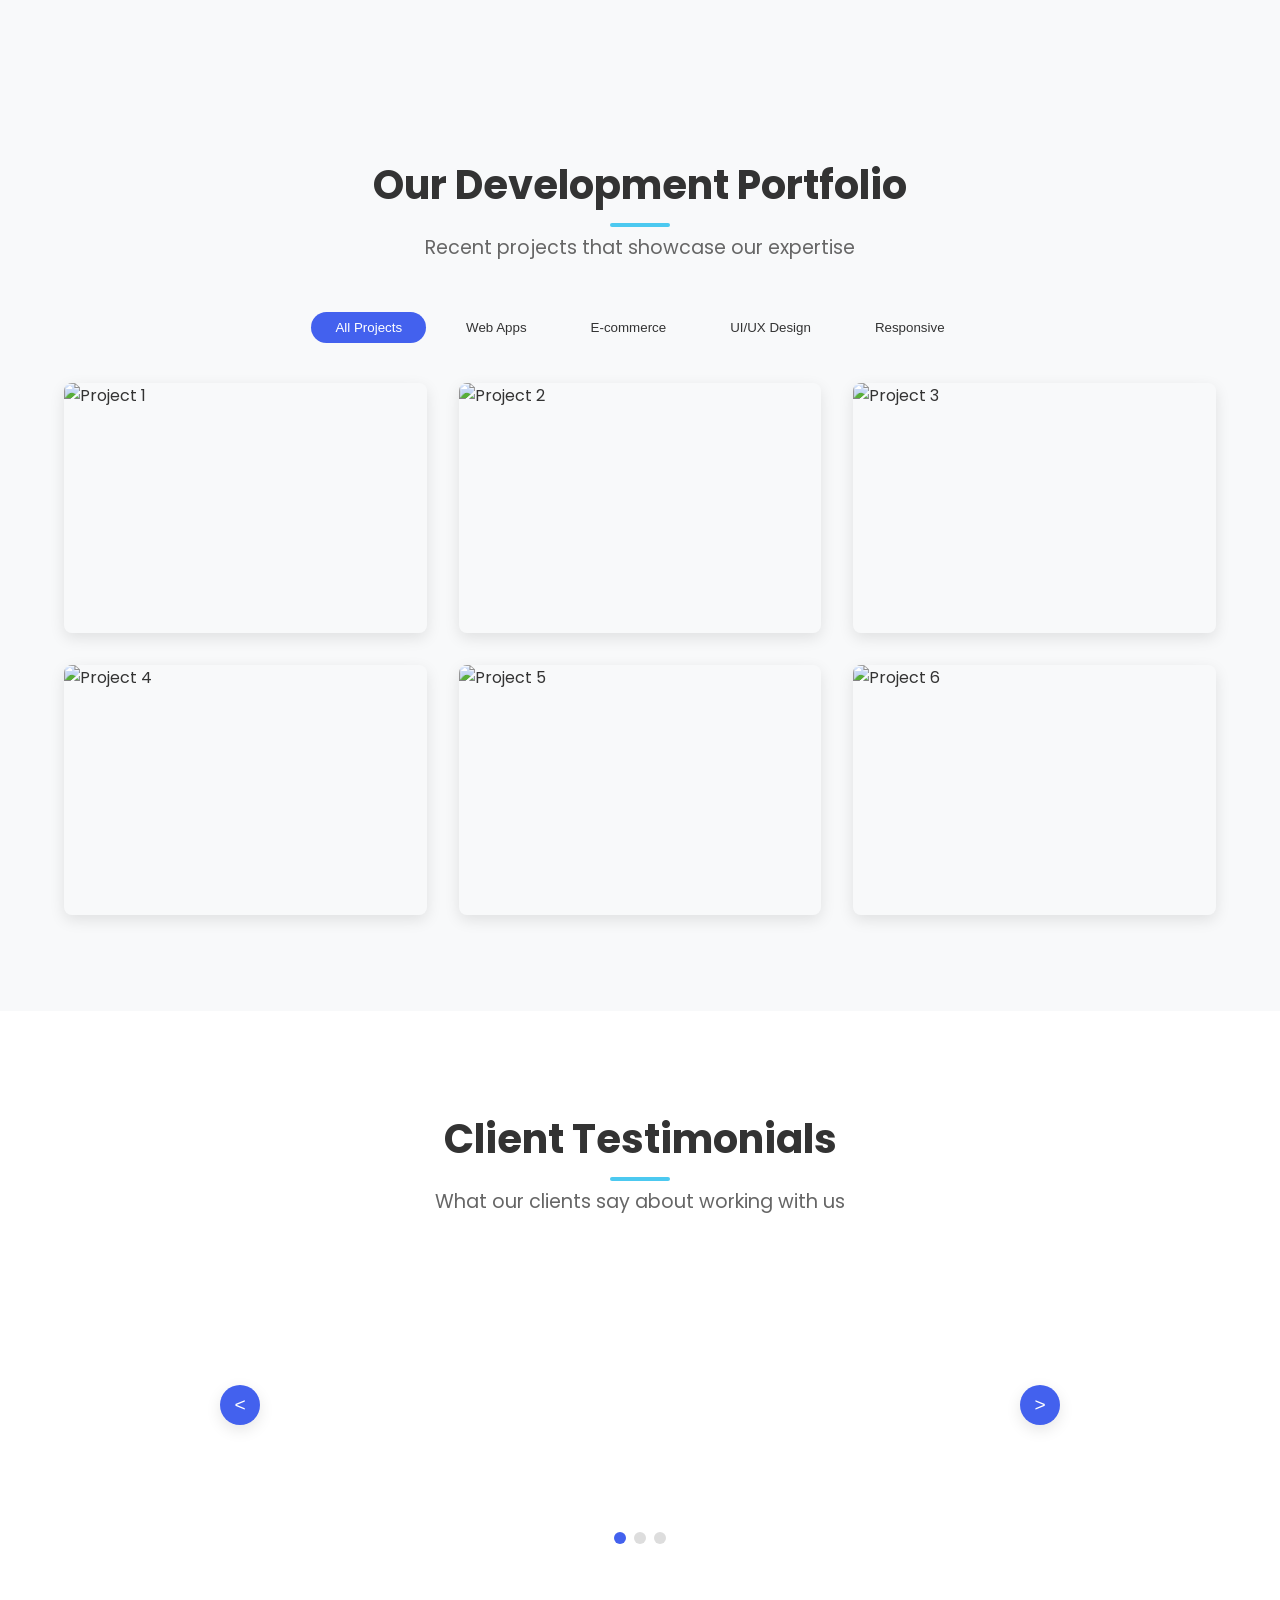
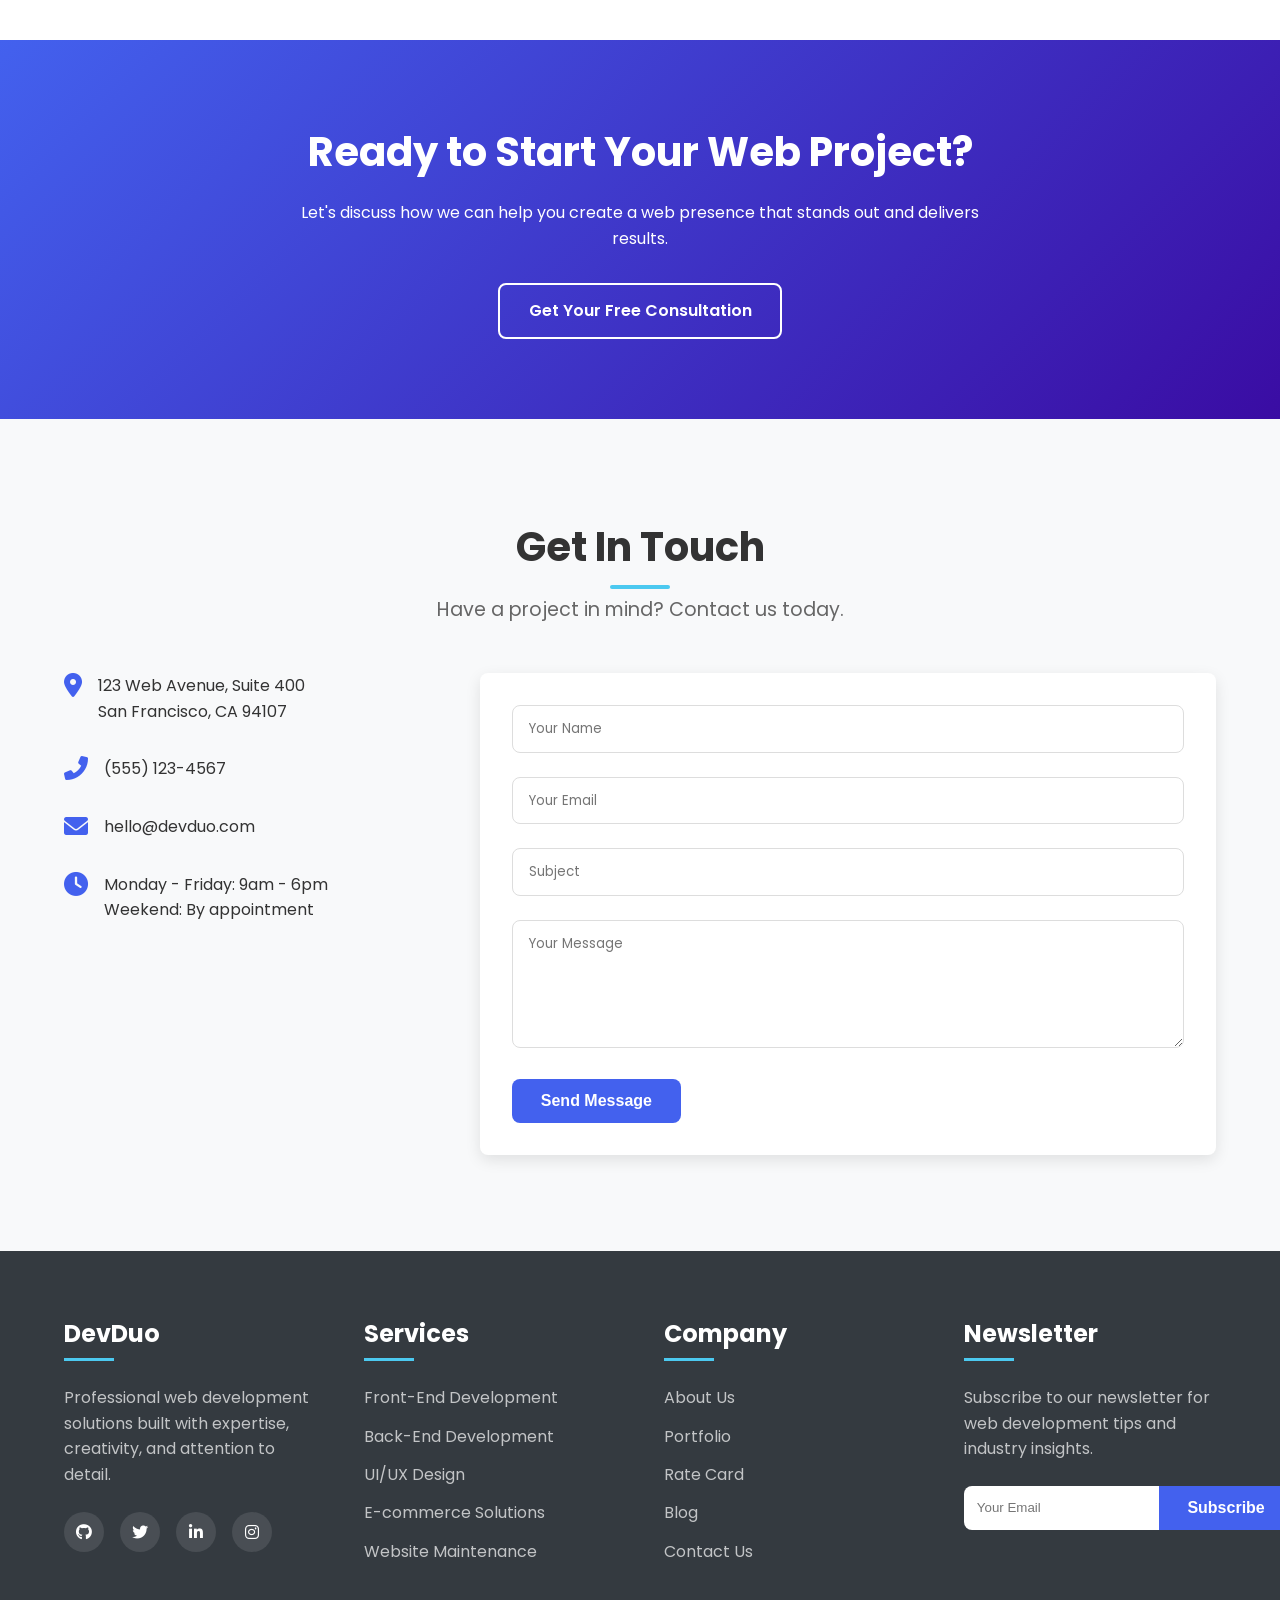
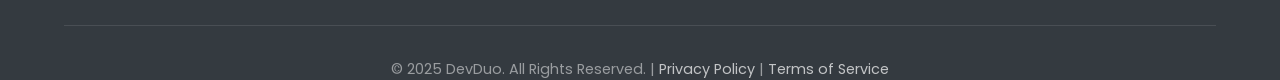
==== commit 6817116c: "Add marketing website with user authentication and dashboard" ====
--- a/index.html
+++ b/index.html
@@ -1,64 +1,83 @@
 <!DOCTYPE html>
 <html lang="en">
-<head>
-    <meta charset="UTF-8">
-    <meta name="viewport" content="width=device-width, initial-scale=1.0">
-    <meta name="description" content="Professional web development services. Expert full-stack development, responsive design, UI/UX, custom solutions, and maintenance services.">
-    <meta name="keywords" content="web development, full-stack developer, responsive design, UI/UX, website maintenance, custom web solutions">
+  <head>
+    <meta charset="UTF-8" />
+    <meta name="viewport" content="width=device-width, initial-scale=1.0" />
+    <meta
+      name="description"
+      content="Professional web development services. Expert full-stack development, responsive design, UI/UX, custom solutions, and maintenance services."
+    />
+    <meta
+      name="keywords"
+      content="web development, full-stack developer, responsive design, UI/UX, website maintenance, custom web solutions"
+    />
     <title>DevDuo | Professional Web Development Services</title>
-    <link rel="preconnect" href="https://fonts.googleapis.com">
-    <link rel="preconnect" href="https://fonts.gstatic.com" crossorigin>
-    <link href="https://fonts.googleapis.com/css2?family=Poppins:wght@300;400;500;600;700&family=Roboto+Mono:wght@400;500;600&display=swap" rel="stylesheet">
-    <link rel="stylesheet" href="https://cdnjs.cloudflare.com/ajax/libs/font-awesome/6.0.0-beta3/css/all.min.css">
-    <link rel="stylesheet" href="styles.css">
+    <link rel="preconnect" href="https://fonts.googleapis.com" />
+    <link rel="preconnect" href="https://fonts.gstatic.com" crossorigin />
+    <link
+      href="https://fonts.googleapis.com/css2?family=Poppins:wght@300;400;500;600;700&family=Roboto+Mono:wght@400;500;600&display=swap"
+      rel="stylesheet"
+    />
+    <link
+      rel="stylesheet"
+      href="https://cdnjs.cloudflare.com/ajax/libs/font-awesome/6.0.0-beta3/css/all.min.css"
+    />
+    <link rel="stylesheet" href="styles.css" />
     <script src="https://cdnjs.cloudflare.com/ajax/libs/gsap/3.11.4/gsap.min.js"></script>
     <script src="https://cdnjs.cloudflare.com/ajax/libs/gsap/3.11.4/ScrollTrigger.min.js"></script>
-</head>
-<body>
+  </head>
+  <body>
     <!-- Header -->
     <header>
-        <div class="container">
-            <nav class="navbar">
-                <a href="#" class="logo">Dev<span>Duo</span></a>
-                <ul class="nav-links">
-                    <li><a href="#home">Home</a></li>
-                    <li><a href="#services">Services</a></li>
-                    <li><a href="#about">About Us</a></li>
-                    <li><a href="#portfolio">Portfolio</a></li>
-                    <li><a href="#skills">Skills</a></li>
-                    <li><a href="#contact">Contact</a></li>
-                    <li><a href="rate_card.html" class="btn-small">Rate Card</a></li>
-                    <li><a href="login.html" class="btn-login">Login</a></li>
-                </ul>
-                <div class="language-selector">
-                    <select id="language-select" onchange="changeLanguage(this.value)">
-                        <option value="en">English</option>
-                        <option value="es">Español</option>
-                        <option value="fr">Français</option>
-                    </select>
-                </div>
-                <button class="mobile-menu-btn">
-                    <i class="fas fa-bars"></i>
-                </button>
-            </nav>
-        </div>
+      <div class="container">
+        <nav class="navbar">
+          <a href="#" class="logo">Dev<span>Duo</span></a>
+          <ul class="nav-links">
+            <li><a href="#home">Home</a></li>
+            <li><a href="#services">Services</a></li>
+            <li><a href="#about">About Us</a></li>
+            <li><a href="#portfolio">Portfolio</a></li>
+            <li><a href="#skills">Skills</a></li>
+            <li><a href="contact.html">Contact</a></li>
+            <li><a href="rate_card.html" class="btn-small">Rate Card</a></li>
+            <li><a href="login.html" class="btn-login">Login</a></li>
+            <li><a href="signup.html" class="btn-signup">Sign Up</a></li>
+          </ul>
+          <div class="language-selector">
+            <select id="language-select" onchange="changeLanguage(this.value)">
+              <option value="en">English</option>
+              <option value="es">Español</option>
+              <option value="fr">Français</option>
+            </select>
+          </div>
+          <button class="mobile-menu-btn">
+            <i class="fas fa-bars"></i>
+          </button>
+        </nav>
+      </div>
     </header>
 
     <!-- Hero Section -->
     <section class="hero" id="home">
-        <div class="container">
-            <div class="hero-content">
-                <h1 class="typing-effect">We build <span class="accent-text">amazing</span><br> websites.</h1>
-                <p>From responsive designs to complex web applications, we create digital experiences that impress and deliver results.</p>
-                <div class="hero-btns">
-                    <a href="#contact" class="btn btn-primary">Start a Project</a>
-                    <a href="#portfolio" class="btn btn-secondary">View Our Work</a>
-                </div>
-            </div>
-            <br><br>
-            <div class="hero-img">
-                <div class="code-block">
-                    <pre><code>
+      <div class="container">
+        <div class="hero-content">
+          <h1 class="typing-effect">
+            We build <span class="accent-text">amazing</span><br />
+            websites.
+          </h1>
+          <p>
+            From responsive designs to complex web applications, we create
+            digital experiences that impress and deliver results.
+          </p>
+          <div class="hero-btns">
+            <a href="#contact" class="btn btn-primary">Start a Project</a>
+            <a href="#portfolio" class="btn btn-secondary">View Our Work</a>
+          </div>
+        </div>
+        <br /><br />
+        <div class="hero-img">
+          <div class="code-block">
+            <pre><code>
 function DevDuo() {
   const [clients, setClients] = useState([]);
   const [satisfaction, setSatisfaction] = useState(100);
@@ -75,445 +94,595 @@
   );
 }
                     </code></pre>
-                </div>
-            </div>
-        </div>
+          </div>
+        </div>
+      </div>
     </section>
 
     <!-- Services Section -->
     <section class="section" id="services">
-        <div class="container">
-            <h2 class="section-title">Our Development Services</h2>
-            <p class="section-subtitle">Comprehensive web development solutions tailored to your project needs</p>
-            
-            <div class="services-grid">
-                <div class="service-card">
-                    <div class="service-icon">
-                        <i class="fas fa-code"></i>
-                    </div>
-                    <h3>Front-End Development</h3>
-                    <p>Beautiful, responsive interfaces using modern frameworks like React, Vue, and Angular with clean, semantic HTML, CSS, and JavaScript.</p>
-                </div>
-                
-                <div class="service-card">
-                    <div class="service-icon">
-                        <i class="fas fa-database"></i>
-                    </div>
-                    <h3>Back-End Development</h3>
-                    <p>Robust server-side solutions with Node.js, Python, PHP, and database management systems to power your applications.</p>
-                </div>
-                
-                <div class="service-card">
-                    <div class="service-icon">
-                        <i class="fas fa-mobile-alt"></i>
-                    </div>
-                    <h3>Responsive Design</h3>
-                    <p>Mobile-first designs that work flawlessly across all devices, ensuring your users have a great experience anywhere.</p>
-                </div>
-                
-                <div class="service-card">
-                    <div class="service-icon">
-                        <i class="fas fa-paint-brush"></i>
-                    </div>
-                    <h3>UI/UX Design</h3>
-                    <p>User-centered design approaches that create intuitive, engaging interfaces and smooth user journeys.</p>
-                </div>
-                
-                <div class="service-card">
-                    <div class="service-icon">
-                        <i class="fas fa-shopping-cart"></i>
-                    </div>
-                    <h3>E-commerce Solutions</h3>
-                    <p>Custom online stores with secure payment gateways, inventory management, and optimized checkout flows.</p>
-                </div>
-                
-                <div class="service-card">
-                    <div class="service-icon">
-                        <i class="fas fa-wrench"></i>
-                    </div>
-                    <h3>Maintenance & Support</h3>
-                    <p>Ongoing support, performance optimization, security updates, and feature enhancements for existing websites.</p>
-                </div>
-            </div>
-        </div>
+      <div class="container">
+        <h2 class="section-title">Our Development Services</h2>
+        <p class="section-subtitle">
+          Comprehensive web development solutions tailored to your project needs
+        </p>
+
+        <div class="services-grid">
+          <div class="service-card">
+            <div class="service-icon">
+              <i class="fas fa-code"></i>
+            </div>
+            <h3>Front-End Development</h3>
+            <p>
+              Beautiful, responsive interfaces using modern frameworks like
+              React, Vue, and Angular with clean, semantic HTML, CSS, and
+              JavaScript.
+            </p>
+          </div>
+
+          <div class="service-card">
+            <div class="service-icon">
+              <i class="fas fa-database"></i>
+            </div>
+            <h3>Back-End Development</h3>
+            <p>
+              Robust server-side solutions with Node.js, Python, PHP, and
+              database management systems to power your applications.
+            </p>
+          </div>
+
+          <div class="service-card">
+            <div class="service-icon">
+              <i class="fas fa-mobile-alt"></i>
+            </div>
+            <h3>Responsive Design</h3>
+            <p>
+              Mobile-first designs that work flawlessly across all devices,
+              ensuring your users have a great experience anywhere.
+            </p>
+          </div>
+
+          <div class="service-card">
+            <div class="service-icon">
+              <i class="fas fa-paint-brush"></i>
+            </div>
+            <h3>UI/UX Design</h3>
+            <p>
+              User-centered design approaches that create intuitive, engaging
+              interfaces and smooth user journeys.
+            </p>
+          </div>
+
+          <div class="service-card">
+            <div class="service-icon">
+              <i class="fas fa-shopping-cart"></i>
+            </div>
+            <h3>E-commerce Solutions</h3>
+            <p>
+              Custom online stores with secure payment gateways, inventory
+              management, and optimized checkout flows.
+            </p>
+          </div>
+
+          <div class="service-card">
+            <div class="service-icon">
+              <i class="fas fa-wrench"></i>
+            </div>
+            <h3>Maintenance & Support</h3>
+            <p>
+              Ongoing support, performance optimization, security updates, and
+              feature enhancements for existing websites.
+            </p>
+          </div>
+        </div>
+      </div>
     </section>
 
     <!-- About Section -->
     <section class="section about" id="about">
-        <div class="container">
-            <div class="about-content">
-                <div class="about-image">
-                    <img src="/api/placeholder/600/400" alt="Web developers working together" class="about-img">
-                    <div class="experience-badge">
-                        <span class="years">7+</span>
-                        <span class="text">Years Experience</span>
-                    </div>
-                </div>
-                <div class="about-text">
-                    <h2>Meet The DevDuo Team</h2>
-                    <p>We're a passionate duo of full-stack developers with a combined experience of over 7 years in building web solutions for businesses of all sizes. Our approach blends technical excellence with creative problem-solving.</p>
-                    <p>What sets us apart is our commitment to code quality, attention to detail, and focus on creating not just beautiful websites, but digital solutions that help our clients achieve their business goals.</p>
-                    
-                    <div class="team-members">
-                        <div class="team-member">
-                            <h3>Developer 1</h3>
-                            <p>Front-end specialist with expertise in React and modern CSS frameworks. Passionate about creating beautiful, intuitive user interfaces.</p>
-                        </div>
-                        <div class="team-member">
-                            <h3>Developer 2</h3>
-                            <p>Back-end expert focused on building secure, scalable server solutions with Node.js and Python. Database architecture enthusiast.</p>
-                        </div>
-                    </div>
-                </div>
-            </div>
-        </div>
+      <div class="container">
+        <div class="about-content">
+          <div class="about-image">
+            <img
+              src="/api/placeholder/600/400"
+              alt="Web developers working together"
+              class="about-img"
+            />
+            <div class="experience-badge">
+              <span class="years">7+</span>
+              <span class="text">Years Experience</span>
+            </div>
+          </div>
+          <div class="about-text">
+            <h2>Meet The DevDuo Team</h2>
+            <p>
+              We're a passionate duo of full-stack developers with a combined
+              experience of over 7 years in building web solutions for
+              businesses of all sizes. Our approach blends technical excellence
+              with creative problem-solving.
+            </p>
+            <p>
+              What sets us apart is our commitment to code quality, attention to
+              detail, and focus on creating not just beautiful websites, but
+              digital solutions that help our clients achieve their business
+              goals.
+            </p>
+
+            <div class="team-members">
+              <div class="team-member">
+                <h3>Developer 1</h3>
+                <p>
+                  Front-end specialist with expertise in React and modern CSS
+                  frameworks. Passionate about creating beautiful, intuitive
+                  user interfaces.
+                </p>
+              </div>
+              <div class="team-member">
+                <h3>Developer 2</h3>
+                <p>
+                  Back-end expert focused on building secure, scalable server
+                  solutions with Node.js and Python. Database architecture
+                  enthusiast.
+                </p>
+              </div>
+            </div>
+          </div>
+        </div>
+      </div>
     </section>
 
     <!-- Skills Section -->
     <section class="section skills" id="skills">
-        <div class="container">
-            <h2 class="section-title">Our Technical Skills</h2>
-            <p class="section-subtitle">The technologies and tools we use to build amazing web experiences</p>
-            
-            <div class="skills-container">
-                <div class="skill-category">
-                    <h3>Front-End</h3>
-                    <div class="skill-items">
-                        <div class="skill-item">
-                            <span class="skill-name">HTML5/CSS3</span>
-                            <div class="skill-bar">
-                                <div class="skill-progress" style="width: 95%"></div>
-                            </div>
-                        </div>
-                        <div class="skill-item">
-                            <span class="skill-name">JavaScript</span>
-                            <div class="skill-bar">
-                                <div class="skill-progress" style="width: 90%"></div>
-                            </div>
-                        </div>
-                        <div class="skill-item">
-                            <span class="skill-name">React</span>
-                            <div class="skill-bar">
-                                <div class="skill-progress" style="width: 85%"></div>
-                            </div>
-                        </div>
-                        <div class="skill-item">
-                            <span class="skill-name">Angular</span>
-                            <div class="skill-bar">
-                                <div class="skill-progress" style="width: 80%"></div>
-                            </div>
-                        </div>
-                        <div class="skill-item">
-                            <span class="skill-name">Vue.js</span>
-                            <div class="skill-bar">
-                                <div class="skill-progress" style="width: 75%"></div>
-                            </div>
-                        </div>
-                    </div>
-                </div>
-                
-                <div class="skill-category">
-                    <h3>Back-End</h3>
-                    <div class="skill-items">
-                        <div class="skill-item">
-                            <span class="skill-name">Node.js</span>
-                            <div class="skill-bar">
-                                <div class="skill-progress" style="width: 90%"></div>
-                            </div>
-                        </div>
-                        <div class="skill-item">
-                            <span class="skill-name">Python</span>
-                            <div class="skill-bar">
-                                <div class="skill-progress" style="width: 85%"></div>
-                            </div>
-                        </div>
-                        <div class="skill-item">
-                            <span class="skill-name">PHP</span>
-                            <div class="skill-bar">
-                                <div class="skill-progress" style="width: 80%"></div>
-                            </div>
-                        </div>
-                        <div class="skill-item">
-                            <span class="skill-name">MySQL</span>
-                            <div class="skill-bar">
-                                <div class="skill-progress" style="width: 85%"></div>
-                            </div>
-                        </div>
-                        <div class="skill-item">
-                            <span class="skill-name">MongoDB</span>
-                            <div class="skill-bar">
-                                <div class="skill-progress" style="width: 80%"></div>
-                            </div>
-                        </div>
-                    </div>
-                </div>
-                
-                <div class="skill-category">
-                    <h3>Tools & Others</h3>
-                    <div class="skill-items">
-                        <div class="skill-item">
-                            <span class="skill-name">Git/GitHub</span>
-                            <div class="skill-bar">
-                                <div class="skill-progress" style="width: 90%"></div>
-                            </div>
-                        </div>
-                        <div class="skill-item">
-                            <span class="skill-name">Docker</span>
-                            <div class="skill-bar">
-                                <div class="skill-progress" style="width: 75%"></div>
-                            </div>
-                        </div>
-                        <div class="skill-item">
-                            <span class="skill-name">AWS/Azure</span>
-                            <div class="skill-bar">
-                                <div class="skill-progress" style="width: 80%"></div>
-                            </div>
-                        </div>
-                        <div class="skill-item">
-                            <span class="skill-name">Figma/Adobe XD</span>
-                            <div class="skill-bar">
-                                <div class="skill-progress" style="width: 85%"></div>
-                            </div>
-                        </div>
-                        <div class="skill-item">
-                            <span class="skill-name">WordPress</span>
-                            <div class="skill-bar">
-                                <div class="skill-progress" style="width: 90%"></div>
-                            </div>
-                        </div>
-                    </div>
-                </div>
-            </div>
-        </div>
+      <div class="container">
+        <h2 class="section-title">Our Technical Skills</h2>
+        <p class="section-subtitle">
+          The technologies and tools we use to build amazing web experiences
+        </p>
+
+        <div class="skills-container">
+          <div class="skill-category">
+            <h3>Front-End</h3>
+            <div class="skill-items">
+              <div class="skill-item">
+                <span class="skill-name">HTML5/CSS3</span>
+                <div class="skill-bar">
+                  <div class="skill-progress" style="width: 95%"></div>
+                </div>
+              </div>
+              <div class="skill-item">
+                <span class="skill-name">JavaScript</span>
+                <div class="skill-bar">
+                  <div class="skill-progress" style="width: 90%"></div>
+                </div>
+              </div>
+              <div class="skill-item">
+                <span class="skill-name">React</span>
+                <div class="skill-bar">
+                  <div class="skill-progress" style="width: 85%"></div>
+                </div>
+              </div>
+              <div class="skill-item">
+                <span class="skill-name">Angular</span>
+                <div class="skill-bar">
+                  <div class="skill-progress" style="width: 80%"></div>
+                </div>
+              </div>
+              <div class="skill-item">
+                <span class="skill-name">Vue.js</span>
+                <div class="skill-bar">
+                  <div class="skill-progress" style="width: 75%"></div>
+                </div>
+              </div>
+            </div>
+          </div>
+
+          <div class="skill-category">
+            <h3>Back-End</h3>
+            <div class="skill-items">
+              <div class="skill-item">
+                <span class="skill-name">Node.js</span>
+                <div class="skill-bar">
+                  <div class="skill-progress" style="width: 90%"></div>
+                </div>
+              </div>
+              <div class="skill-item">
+                <span class="skill-name">Python</span>
+                <div class="skill-bar">
+                  <div class="skill-progress" style="width: 85%"></div>
+                </div>
+              </div>
+              <div class="skill-item">
+                <span class="skill-name">PHP</span>
+                <div class="skill-bar">
+                  <div class="skill-progress" style="width: 80%"></div>
+                </div>
+              </div>
+              <div class="skill-item">
+                <span class="skill-name">MySQL</span>
+                <div class="skill-bar">
+                  <div class="skill-progress" style="width: 85%"></div>
+                </div>
+              </div>
+              <div class="skill-item">
+                <span class="skill-name">MongoDB</span>
+                <div class="skill-bar">
+                  <div class="skill-progress" style="width: 80%"></div>
+                </div>
+              </div>
+            </div>
+          </div>
+
+          <div class="skill-category">
+            <h3>Tools & Others</h3>
+            <div class="skill-items">
+              <div class="skill-item">
+                <span class="skill-name">Git/GitHub</span>
+                <div class="skill-bar">
+                  <div class="skill-progress" style="width: 90%"></div>
+                </div>
+              </div>
+              <div class="skill-item">
+                <span class="skill-name">Docker</span>
+                <div class="skill-bar">
+                  <div class="skill-progress" style="width: 75%"></div>
+                </div>
+              </div>
+              <div class="skill-item">
+                <span class="skill-name">AWS/Azure</span>
+                <div class="skill-bar">
+                  <div class="skill-progress" style="width: 80%"></div>
+                </div>
+              </div>
+              <div class="skill-item">
+                <span class="skill-name">Figma/Adobe XD</span>
+                <div class="skill-bar">
+                  <div class="skill-progress" style="width: 85%"></div>
+                </div>
+              </div>
+              <div class="skill-item">
+                <span class="skill-name">WordPress</span>
+                <div class="skill-bar">
+                  <div class="skill-progress" style="width: 90%"></div>
+                </div>
+              </div>
+            </div>
+          </div>
+        </div>
+      </div>
     </section>
 
     <!-- Portfolio Section -->
     <section class="section" id="portfolio">
-        <div class="container">
-            <h2 class="section-title">Our Development Portfolio</h2>
-            <p class="section-subtitle">Recent projects that showcase our expertise</p>
-            
-            <div class="portfolio-filter">
-                <button class="filter-btn active" data-filter="all">All Projects</button>
-                <button class="filter-btn" data-filter="web">Web Apps</button>
-                <button class="filter-btn" data-filter="ecommerce">E-commerce</button>
-                <button class="filter-btn" data-filter="ui">UI/UX Design</button>
-                <button class="filter-btn" data-filter="mobile">Responsive</button>
-            </div>
-            
-            <div class="portfolio-grid">
-                <div class="portfolio-item" data-category="web">
-                    <img src="/api/placeholder/600/400" alt="Project 1" class="portfolio-img">
-                    <div class="portfolio-overlay">
-                        <h3>Customer Dashboard App</h3>
-                        <p>React.js, Node.js, MongoDB - Analytics platform for a SaaS company</p>
-                        <a href="#" class="portfolio-link">View Project</a>
-                    </div>
-                </div>
-                
-                <div class="portfolio-item" data-category="ecommerce">
-                    <img src="/api/placeholder/600/400" alt="Project 2" class="portfolio-img">
-                    <div class="portfolio-overlay">
-                        <h3>Boutique Online Store</h3>
-                        <p>Shopify, Custom Theme, Payment Integration - 150% increase in conversions</p>
-                        <a href="#" class="portfolio-link">View Project</a>
-                    </div>
-                </div>
-                
-                <div class="portfolio-item" data-category="ui">
-                    <img src="/api/placeholder/600/400" alt="Project 3" class="portfolio-img">
-                    <div class="portfolio-overlay">
-                        <h3>Finance App UI Redesign</h3>
-                        <p>Figma, React Native - Complete UX overhaul for a personal finance app</p>
-                        <a href="#" class="portfolio-link">View Project</a>
-                    </div>
-                </div>
-                
-                <div class="portfolio-item" data-category="mobile">
-                    <img src="/api/placeholder/600/400" alt="Project 4" class="portfolio-img">
-                    <div class="portfolio-overlay">
-                        <h3>Educational Platform</h3>
-                        <p>Vue.js, Express, PostgreSQL - Fully responsive learning management system</p>
-                        <a href="#" class="portfolio-link">View Project</a>
-                    </div>
-                </div>
-                
-                <div class="portfolio-item" data-category="web">
-                    <img src="/api/placeholder/600/400" alt="Project 5" class="portfolio-img">
-                    <div class="portfolio-overlay">
-                        <h3>Real Estate Listings Portal</h3>
-                        <p>Angular, Firebase, Maps API - Property search platform with virtual tours</p>
-                        <a href="#" class="portfolio-link">View Project</a>
-                    </div>
-                </div>
-                
-                <div class="portfolio-item" data-category="ecommerce">
-                    <img src="/api/placeholder/600/400" alt="Project 6" class="portfolio-img">
-                    <div class="portfolio-overlay">
-                        <h3>Subscription Box Service</h3>
-                        <p>WooCommerce, PHP, Stripe - Custom subscription management system</p>
-                        <a href="#" class="portfolio-link">View Project</a>
-                    </div>
-                </div>
-            </div>
-        </div>
+      <div class="container">
+        <h2 class="section-title">Our Development Portfolio</h2>
+        <p class="section-subtitle">
+          Recent projects that showcase our expertise
+        </p>
+
+        <div class="portfolio-filter">
+          <button class="filter-btn active" data-filter="all">
+            All Projects
+          </button>
+          <button class="filter-btn" data-filter="web">Web Apps</button>
+          <button class="filter-btn" data-filter="ecommerce">E-commerce</button>
+          <button class="filter-btn" data-filter="ui">UI/UX Design</button>
+          <button class="filter-btn" data-filter="mobile">Responsive</button>
+        </div>
+
+        <div class="portfolio-grid">
+          <div class="portfolio-item" data-category="web">
+            <img
+              src="/api/placeholder/600/400"
+              alt="Project 1"
+              class="portfolio-img"
+            />
+            <div class="portfolio-overlay">
+              <h3>Customer Dashboard App</h3>
+              <p>
+                React.js, Node.js, MongoDB - Analytics platform for a SaaS
+                company
+              </p>
+              <a href="#" class="portfolio-link">View Project</a>
+            </div>
+          </div>
+
+          <div class="portfolio-item" data-category="ecommerce">
+            <img
+              src="/api/placeholder/600/400"
+              alt="Project 2"
+              class="portfolio-img"
+            />
+            <div class="portfolio-overlay">
+              <h3>Boutique Online Store</h3>
+              <p>
+                Shopify, Custom Theme, Payment Integration - 150% increase in
+                conversions
+              </p>
+              <a href="#" class="portfolio-link">View Project</a>
+            </div>
+          </div>
+
+          <div class="portfolio-item" data-category="ui">
+            <img
+              src="/api/placeholder/600/400"
+              alt="Project 3"
+              class="portfolio-img"
+            />
+            <div class="portfolio-overlay">
+              <h3>Finance App UI Redesign</h3>
+              <p>
+                Figma, React Native - Complete UX overhaul for a personal
+                finance app
+              </p>
+              <a href="#" class="portfolio-link">View Project</a>
+            </div>
+          </div>
+
+          <div class="portfolio-item" data-category="mobile">
+            <img
+              src="/api/placeholder/600/400"
+              alt="Project 4"
+              class="portfolio-img"
+            />
+            <div class="portfolio-overlay">
+              <h3>Educational Platform</h3>
+              <p>
+                Vue.js, Express, PostgreSQL - Fully responsive learning
+                management system
+              </p>
+              <a href="#" class="portfolio-link">View Project</a>
+            </div>
+          </div>
+
+          <div class="portfolio-item" data-category="web">
+            <img
+              src="/api/placeholder/600/400"
+              alt="Project 5"
+              class="portfolio-img"
+            />
+            <div class="portfolio-overlay">
+              <h3>Real Estate Listings Portal</h3>
+              <p>
+                Angular, Firebase, Maps API - Property search platform with
+                virtual tours
+              </p>
+              <a href="#" class="portfolio-link">View Project</a>
+            </div>
+          </div>
+
+          <div class="portfolio-item" data-category="ecommerce">
+            <img
+              src="/api/placeholder/600/400"
+              alt="Project 6"
+              class="portfolio-img"
+            />
+            <div class="portfolio-overlay">
+              <h3>Subscription Box Service</h3>
+              <p>
+                WooCommerce, PHP, Stripe - Custom subscription management system
+              </p>
+              <a href="#" class="portfolio-link">View Project</a>
+            </div>
+          </div>
+        </div>
+      </div>
     </section>
 
     <!-- Testimonials Section -->
     <section class="section testimonials">
-        <div class="container">
-            <h2 class="section-title">Client Testimonials</h2>
-            <p class="section-subtitle">What our clients say about working with us</p>
-            
-            <div class="testimonial-slider">
-                <div class="testimonial-item">
-                    <div class="testimonial-quote"><i class="fas fa-quote-left"></i></div>
-                    <p class="testimonial-text">"DevDuo transformed our outdated website into a modern, responsive platform that has dramatically increased our user engagement. Their attention to detail and technical expertise is outstanding."</p>
-                    <div class="testimonial-author">
-                        <img src="/api/placeholder/80/80" alt="Emily Rodriguez" class="author-img">
-                        <div class="author-info">
-                            <h4>Emily Rodriguez</h4>
-                            <p>CEO, StartupLaunch</p>
-                        </div>
-                    </div>
-                </div>
-                
-                <div class="testimonial-item">
-                    <div class="testimonial-quote"><i class="fas fa-quote-left"></i></div>
-                    <p class="testimonial-text">"Working with these developers was a pleasure from start to finish. They took our complex requirements and delivered a web application that exceeded our expectations while staying on budget."</p>
-                    <div class="testimonial-author">
-                        <img src="/api/placeholder/80/80" alt="David Chen" class="author-img">
-                        <div class="author-info">
-                            <h4>David Chen</h4>
-                            <p>Product Director, TechSolutions</p>
-                        </div>
-                    </div>
-                </div>
-                
-                <div class="testimonial-item">
-                    <div class="testimonial-quote"><i class="fas fa-quote-left"></i></div>
-                    <p class="testimonial-text">"What impresses me most is their ability to translate our business goals into functional web solutions. Our e-commerce site rebuild resulted in a 70% increase in mobile conversions within three months."</p>
-                    <div class="testimonial-author">
-                        <img src="/api/placeholder/80/80" alt="Sophia Johnson" class="author-img">
-                        <div class="author-info">
-                            <h4>Sophia Johnson</h4>
-                            <p>Marketing Manager, StyleHouse</p>
-                        </div>
-                    </div>
-                </div>
-            </div>
-        </div>
+      <div class="container">
+        <h2 class="section-title">Client Testimonials</h2>
+        <p class="section-subtitle">
+          What our clients say about working with us
+        </p>
+
+        <div class="testimonial-slider">
+          <div class="testimonial-item">
+            <div class="testimonial-quote">
+              <i class="fas fa-quote-left"></i>
+            </div>
+            <p class="testimonial-text">
+              "DevDuo transformed our outdated website into a modern, responsive
+              platform that has dramatically increased our user engagement.
+              Their attention to detail and technical expertise is outstanding."
+            </p>
+            <div class="testimonial-author">
+              <img
+                src="/api/placeholder/80/80"
+                alt="Emily Rodriguez"
+                class="author-img"
+              />
+              <div class="author-info">
+                <h4>Emily Rodriguez</h4>
+                <p>CEO, StartupLaunch</p>
+              </div>
+            </div>
+          </div>
+
+          <div class="testimonial-item">
+            <div class="testimonial-quote">
+              <i class="fas fa-quote-left"></i>
+            </div>
+            <p class="testimonial-text">
+              "Working with these developers was a pleasure from start to
+              finish. They took our complex requirements and delivered a web
+              application that exceeded our expectations while staying on
+              budget."
+            </p>
+            <div class="testimonial-author">
+              <img
+                src="/api/placeholder/80/80"
+                alt="David Chen"
+                class="author-img"
+              />
+              <div class="author-info">
+                <h4>David Chen</h4>
+                <p>Product Director, TechSolutions</p>
+              </div>
+            </div>
+          </div>
+
+          <div class="testimonial-item">
+            <div class="testimonial-quote">
+              <i class="fas fa-quote-left"></i>
+            </div>
+            <p class="testimonial-text">
+              "What impresses me most is their ability to translate our business
+              goals into functional web solutions. Our e-commerce site rebuild
+              resulted in a 70% increase in mobile conversions within three
+              months."
+            </p>
+            <div class="testimonial-author">
+              <img
+                src="/api/placeholder/80/80"
+                alt="Sophia Johnson"
+                class="author-img"
+              />
+              <div class="author-info">
+                <h4>Sophia Johnson</h4>
+                <p>Marketing Manager, StyleHouse</p>
+              </div>
+            </div>
+          </div>
+        </div>
+      </div>
     </section>
 
     <!-- CTA Section -->
     <section class="cta">
-        <div class="container">
-            <h2>Ready to Start Your Web Project?</h2>
-            <p>Let's discuss how we can help you create a web presence that stands out and delivers results.</p>
-            <a href="#contact" class="btn btn-secondary">Get Your Free Consultation</a>
-        </div>
+      <div class="container">
+        <h2>Ready to Start Your Web Project?</h2>
+        <p>
+          Let's discuss how we can help you create a web presence that stands
+          out and delivers results.
+        </p>
+        <a href="#contact" class="btn btn-secondary"
+          >Get Your Free Consultation</a
+        >
+      </div>
     </section>
 
     <!-- Contact Section -->
     <section class="section" id="contact">
-        <div class="container">
-            <h2 class="section-title">Get In Touch</h2>
-            <p class="section-subtitle">Have a project in mind? Contact us today.</p>
-            
-            <div class="contact-content">
-                <div class="contact-info">
-                    <div class="info-item">
-                        <i class="fas fa-map-marker-alt"></i>
-                        <p>123 Web Avenue, Suite 400<br>San Francisco, CA 94107</p>
-                    </div>
-                    <div class="info-item">
-                        <i class="fas fa-phone-alt"></i>
-                        <p>(555) 123-4567</p>
-                    </div>
-                    <div class="info-item">
-                        <i class="fas fa-envelope"></i>
-                        <p>hello@devduo.com</p>
-                    </div>
-                    <div class="info-item">
-                        <i class="fas fa-clock"></i>
-                        <p>Monday - Friday: 9am - 6pm<br>Weekend: By appointment</p>
-                    </div>
-                </div>
-                
-                <form class="contact-form" id="contactForm">
-                    <div class="form-group">
-                        <input type="text" id="name" placeholder="Your Name" required>
-                    </div>
-                    <div class="form-group">
-                        <input type="email" id="email" placeholder="Your Email" required>
-                    </div>
-                    <div class="form-group">
-                        <input type="text" id="subject" placeholder="Subject">
-                    </div>
-                    <div class="form-group">
-                        <textarea id="message" placeholder="Your Message" rows="5" required></textarea>
-                    </div>
-                    <button type="submit" class="btn btn-primary">Send Message</button>
-                </form>
-            </div>
-        </div>
+      <div class="container">
+        <h2 class="section-title">Get In Touch</h2>
+        <p class="section-subtitle">
+          Have a project in mind? Contact us today.
+        </p>
+
+        <div class="contact-content">
+          <div class="contact-info">
+            <div class="info-item">
+              <i class="fas fa-map-marker-alt"></i>
+              <p>123 Web Avenue, Suite 400<br />San Francisco, CA 94107</p>
+            </div>
+            <div class="info-item">
+              <i class="fas fa-phone-alt"></i>
+              <p>(555) 123-4567</p>
+            </div>
+            <div class="info-item">
+              <i class="fas fa-envelope"></i>
+              <p>hello@devduo.com</p>
+            </div>
+            <div class="info-item">
+              <i class="fas fa-clock"></i>
+              <p>Monday - Friday: 9am - 6pm<br />Weekend: By appointment</p>
+            </div>
+          </div>
+
+          <form class="contact-form" id="contactForm">
+            <div class="form-group">
+              <input type="text" id="name" placeholder="Your Name" required />
+            </div>
+            <div class="form-group">
+              <input
+                type="email"
+                id="email"
+                placeholder="Your Email"
+                required
+              />
+            </div>
+            <div class="form-group">
+              <input type="text" id="subject" placeholder="Subject" />
+            </div>
+            <div class="form-group">
+              <textarea
+                id="message"
+                placeholder="Your Message"
+                rows="5"
+                required
+              ></textarea>
+            </div>
+            <button type="submit" class="btn btn-primary">Send Message</button>
+          </form>
+        </div>
+      </div>
     </section>
 
     <!-- Footer -->
     <footer>
-        <div class="container">
-            <div class="footer-content">
-                <div class="footer-col">
-                    <h3>DevDuo</h3>
-                    <p>Professional web development solutions built with expertise, creativity, and attention to detail.</p>
-                    <div class="social-links">
-                        <a href="#"><i class="fab fa-github"></i></a>
-                        <a href="#"><i class="fab fa-twitter"></i></a>
-                        <a href="#"><i class="fab fa-linkedin-in"></i></a>
-                        <a href="#"><i class="fab fa-instagram"></i></a>
-                    </div>
-                </div>
-                
-                <div class="footer-col">
-                    <h3>Services</h3>
-                    <ul class="footer-links">
-                        <li><a href="#">Front-End Development</a></li>
-                        <li><a href="#">Back-End Development</a></li>
-                        <li><a href="#">UI/UX Design</a></li>
-                        <li><a href="#">E-commerce Solutions</a></li>
-                        <li><a href="#">Website Maintenance</a></li>
-                    </ul>
-                </div>
-                
-                <div class="footer-col">
-                    <h3>Company</h3>
-                    <ul class="footer-links">
-                        <li><a href="#">About Us</a></li>
-                        <li><a href="#">Portfolio</a></li>
-                        <li><a href="#">Rate Card</a></li>
-                        <li><a href="#">Blog</a></li>
-                        <li><a href="#">Contact Us</a></li>
-                    </ul>
-                </div>
-                
-                <div class="footer-col">
-                    <h3>Newsletter</h3>
-                    <p>Subscribe to our newsletter for web development tips and industry insights.</p>
-                    <form class="newsletter-form">
-                        <input type="email" placeholder="Your Email" required>
-                        <button type="submit" class="btn btn-primary">Subscribe</button>
-                    </form>
-                </div>
-            </div>
-            
-            <div class="footer-bottom">
-                <p>&copy; 2025 DevDuo. All Rights Reserved. | <a href="#">Privacy Policy</a> | <a href="#">Terms of Service</a></p>
-            </div>
-        </div>
+      <div class="container">
+        <div class="footer-content">
+          <div class="footer-col">
+            <h3>DevDuo</h3>
+            <p>
+              Professional web development solutions built with expertise,
+              creativity, and attention to detail.
+            </p>
+            <div class="social-links">
+              <a href="#"><i class="fab fa-github"></i></a>
+              <a href="#"><i class="fab fa-twitter"></i></a>
+              <a href="#"><i class="fab fa-linkedin-in"></i></a>
+              <a href="#"><i class="fab fa-instagram"></i></a>
+            </div>
+          </div>
+
+          <div class="footer-col">
+            <h3>Services</h3>
+            <ul class="footer-links">
+              <li><a href="#">Front-End Development</a></li>
+              <li><a href="#">Back-End Development</a></li>
+              <li><a href="#">UI/UX Design</a></li>
+              <li><a href="#">E-commerce Solutions</a></li>
+              <li><a href="#">Website Maintenance</a></li>
+            </ul>
+          </div>
+
+          <div class="footer-col">
+            <h3>Company</h3>
+            <ul class="footer-links">
+              <li><a href="#">About Us</a></li>
+              <li><a href="#">Portfolio</a></li>
+              <li><a href="#">Rate Card</a></li>
+              <li><a href="#">Blog</a></li>
+              <li><a href="#">Contact Us</a></li>
+            </ul>
+          </div>
+
+          <div class="footer-col">
+            <h3>Newsletter</h3>
+            <p>
+              Subscribe to our newsletter for web development tips and industry
+              insights.
+            </p>
+            <form class="newsletter-form">
+              <input type="email" placeholder="Your Email" required />
+              <button type="submit" class="btn btn-primary">Subscribe</button>
+            </form>
+          </div>
+        </div>
+
+        <div class="footer-bottom">
+          <p>
+            &copy; 2025 DevDuo. All Rights Reserved. |
+            <a href="#">Privacy Policy</a> | <a href="#">Terms of Service</a>
+          </p>
+        </div>
+      </div>
     </footer>
 
     <script src="https://cdnjs.cloudflare.com/ajax/libs/emailjs-com/3.2.0/email.min.js"></script>
     <script src="main.js"></script>
     <script src="animations.js"></script>
-</body>
-</html>+  </body>
+</html>
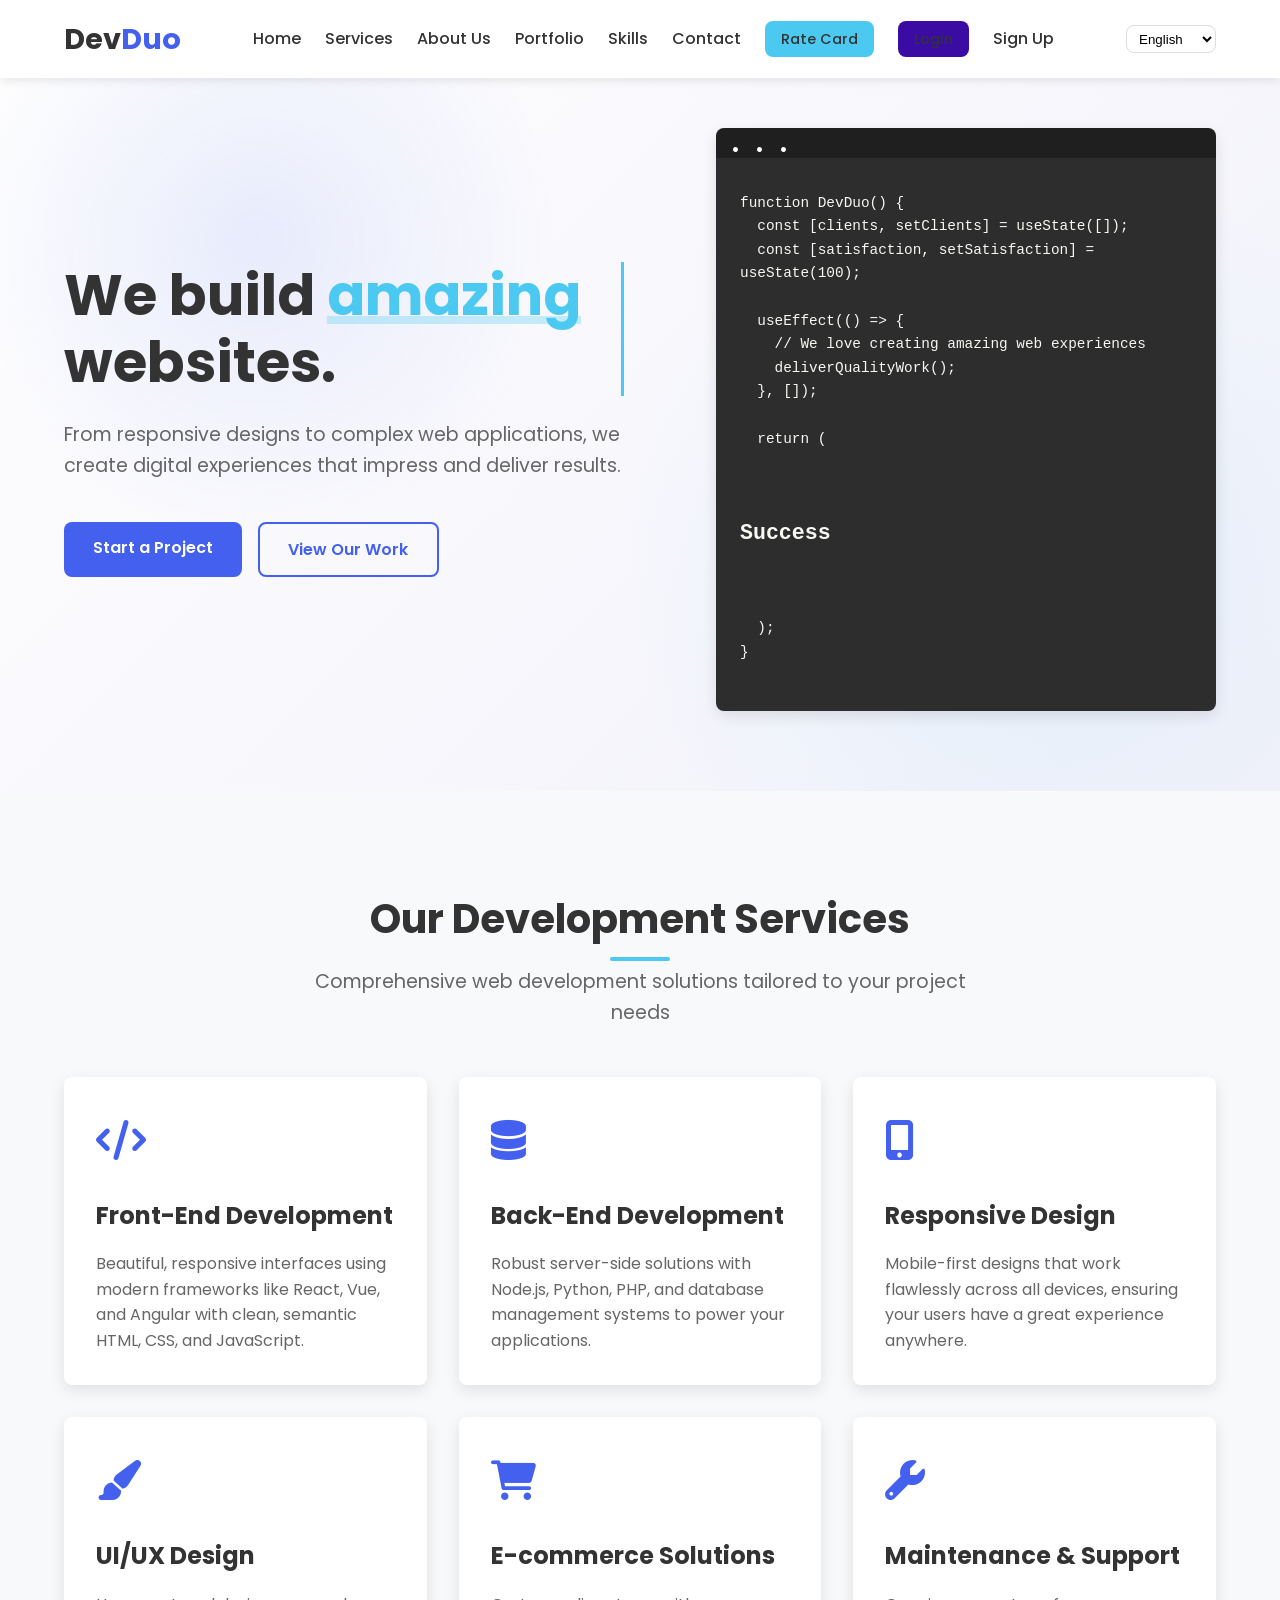
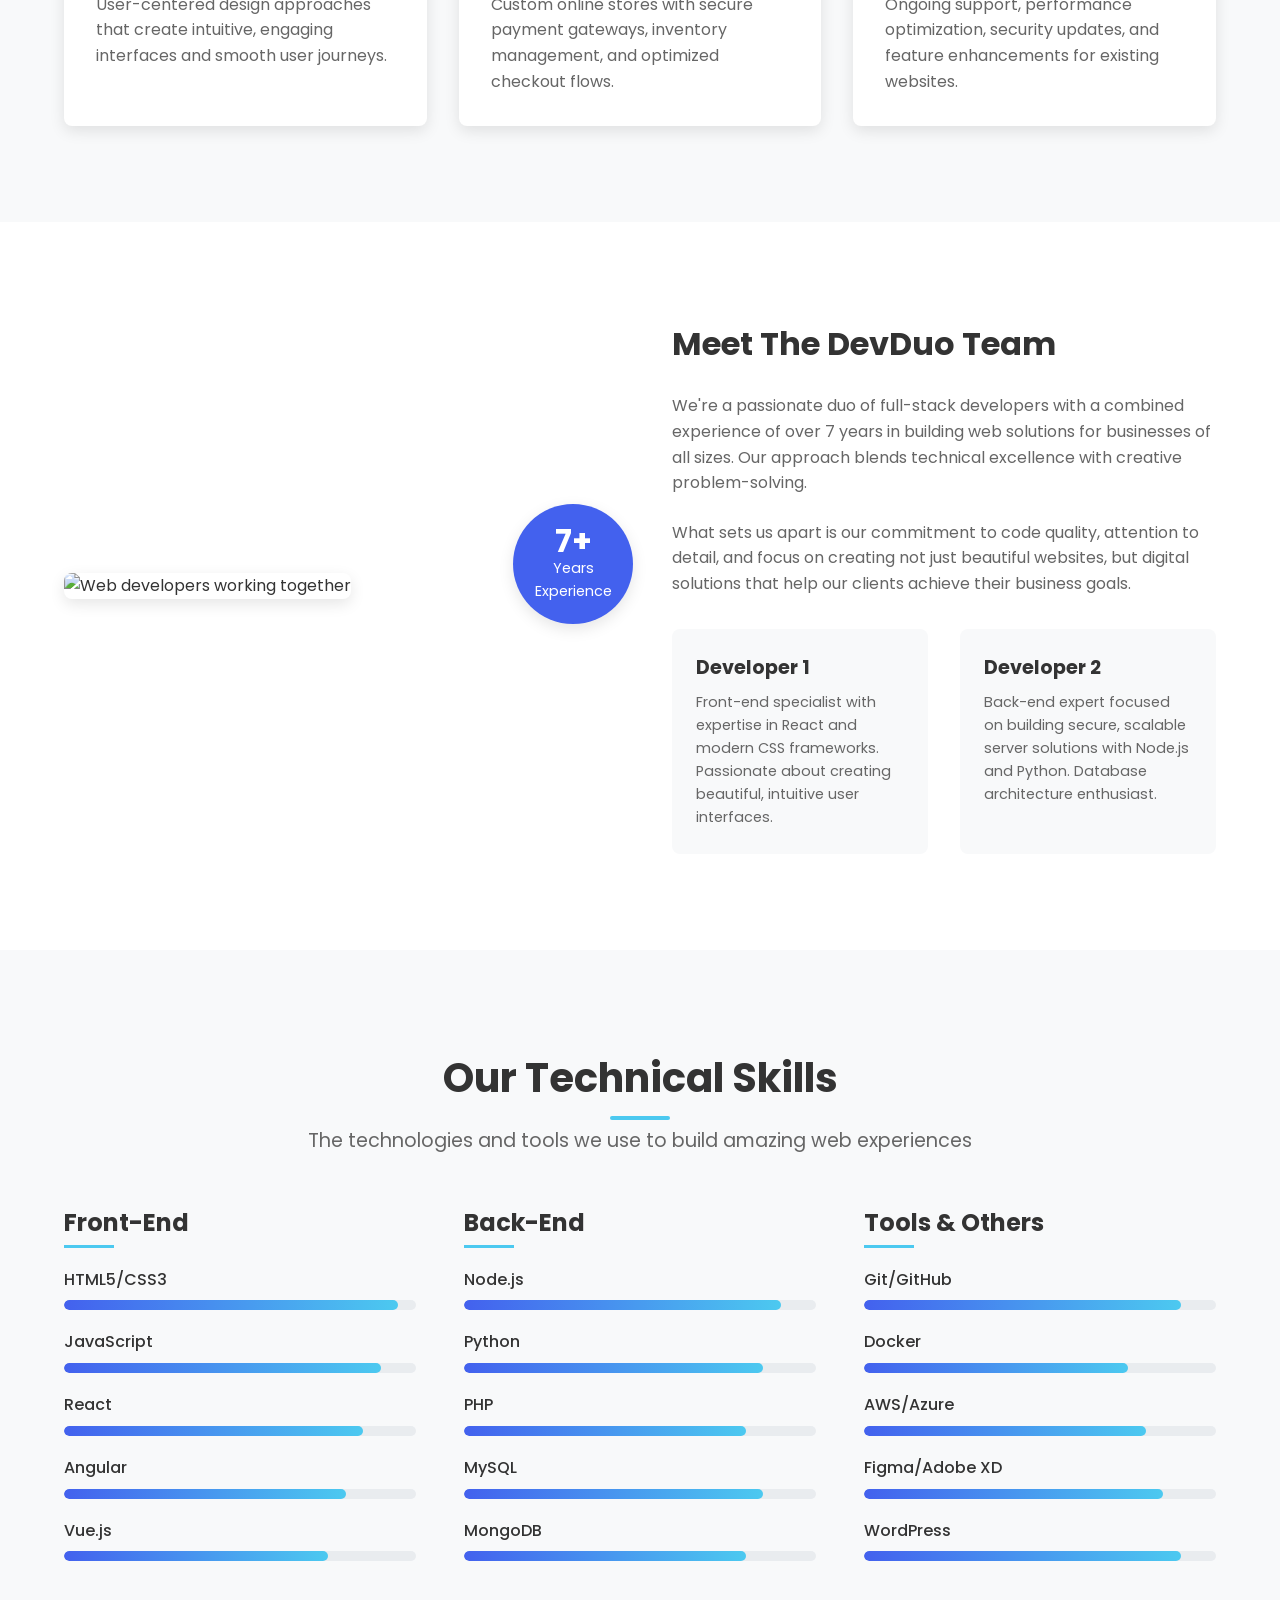
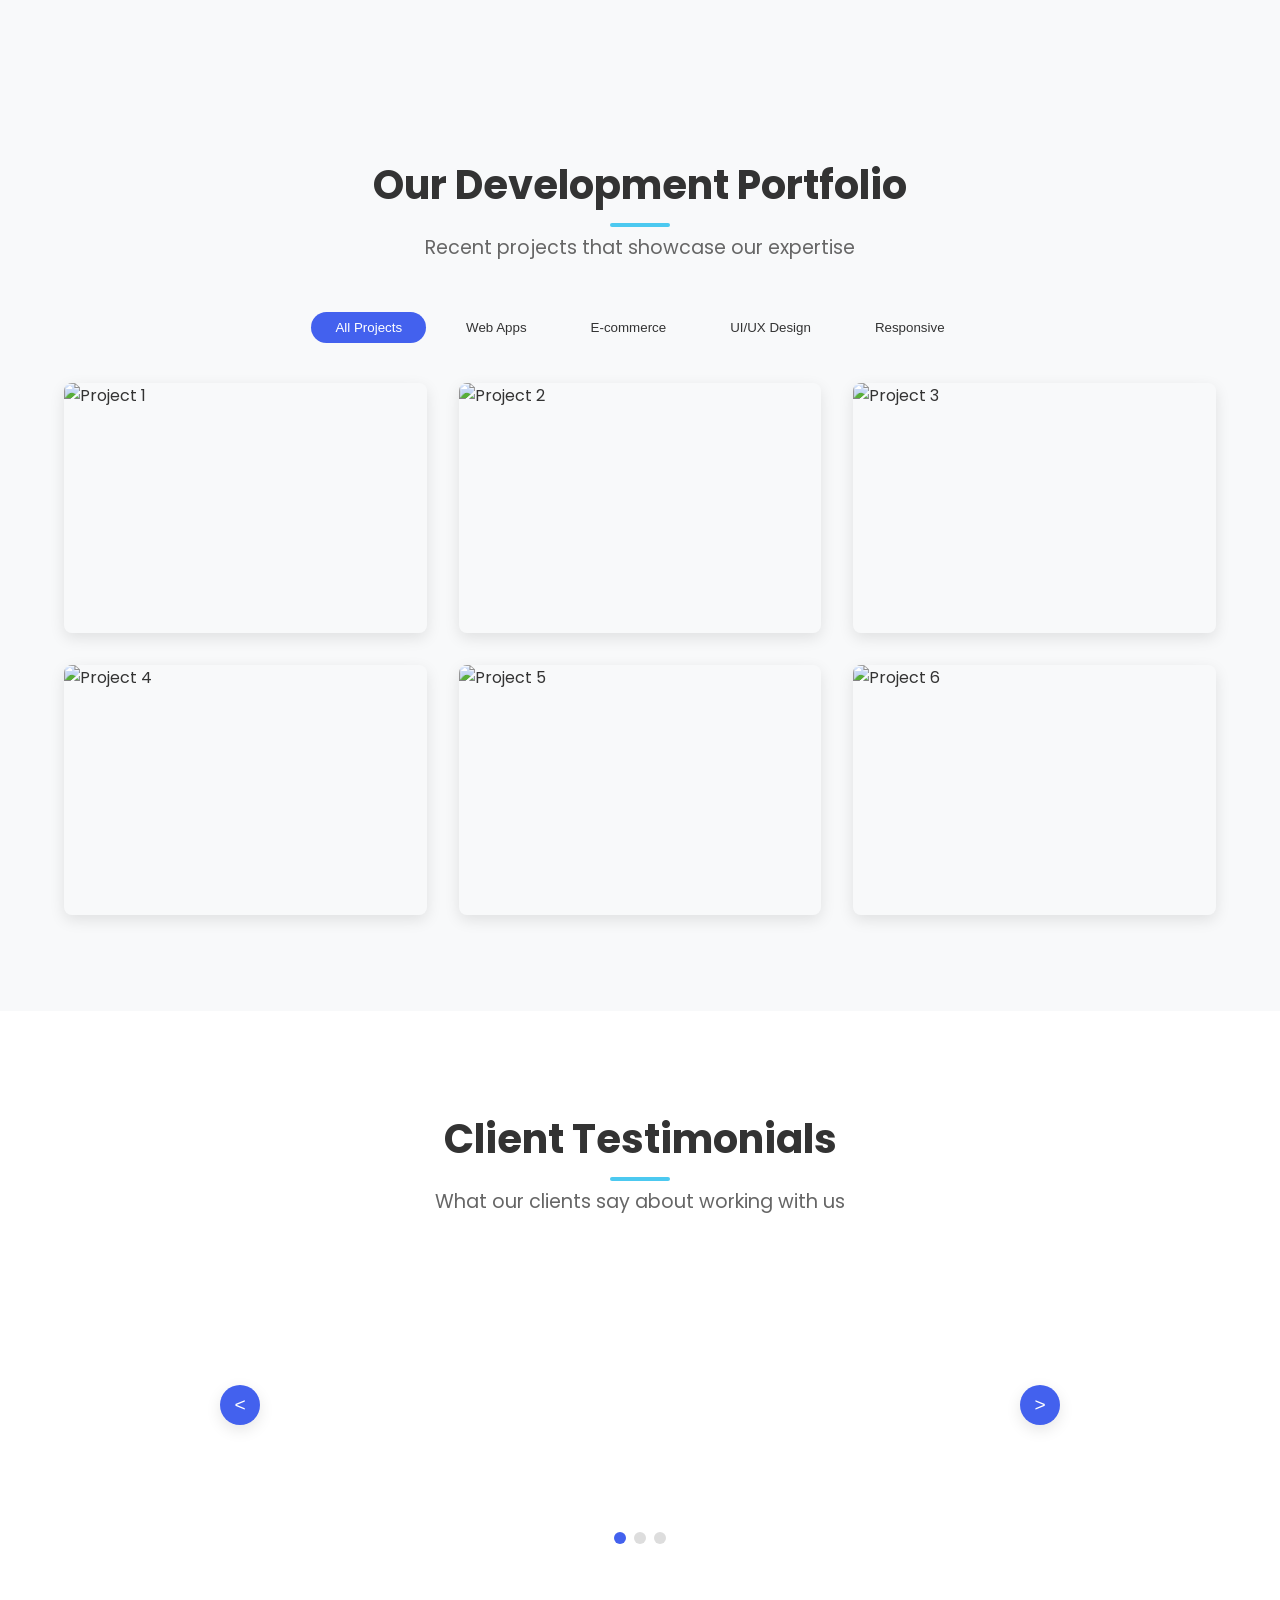
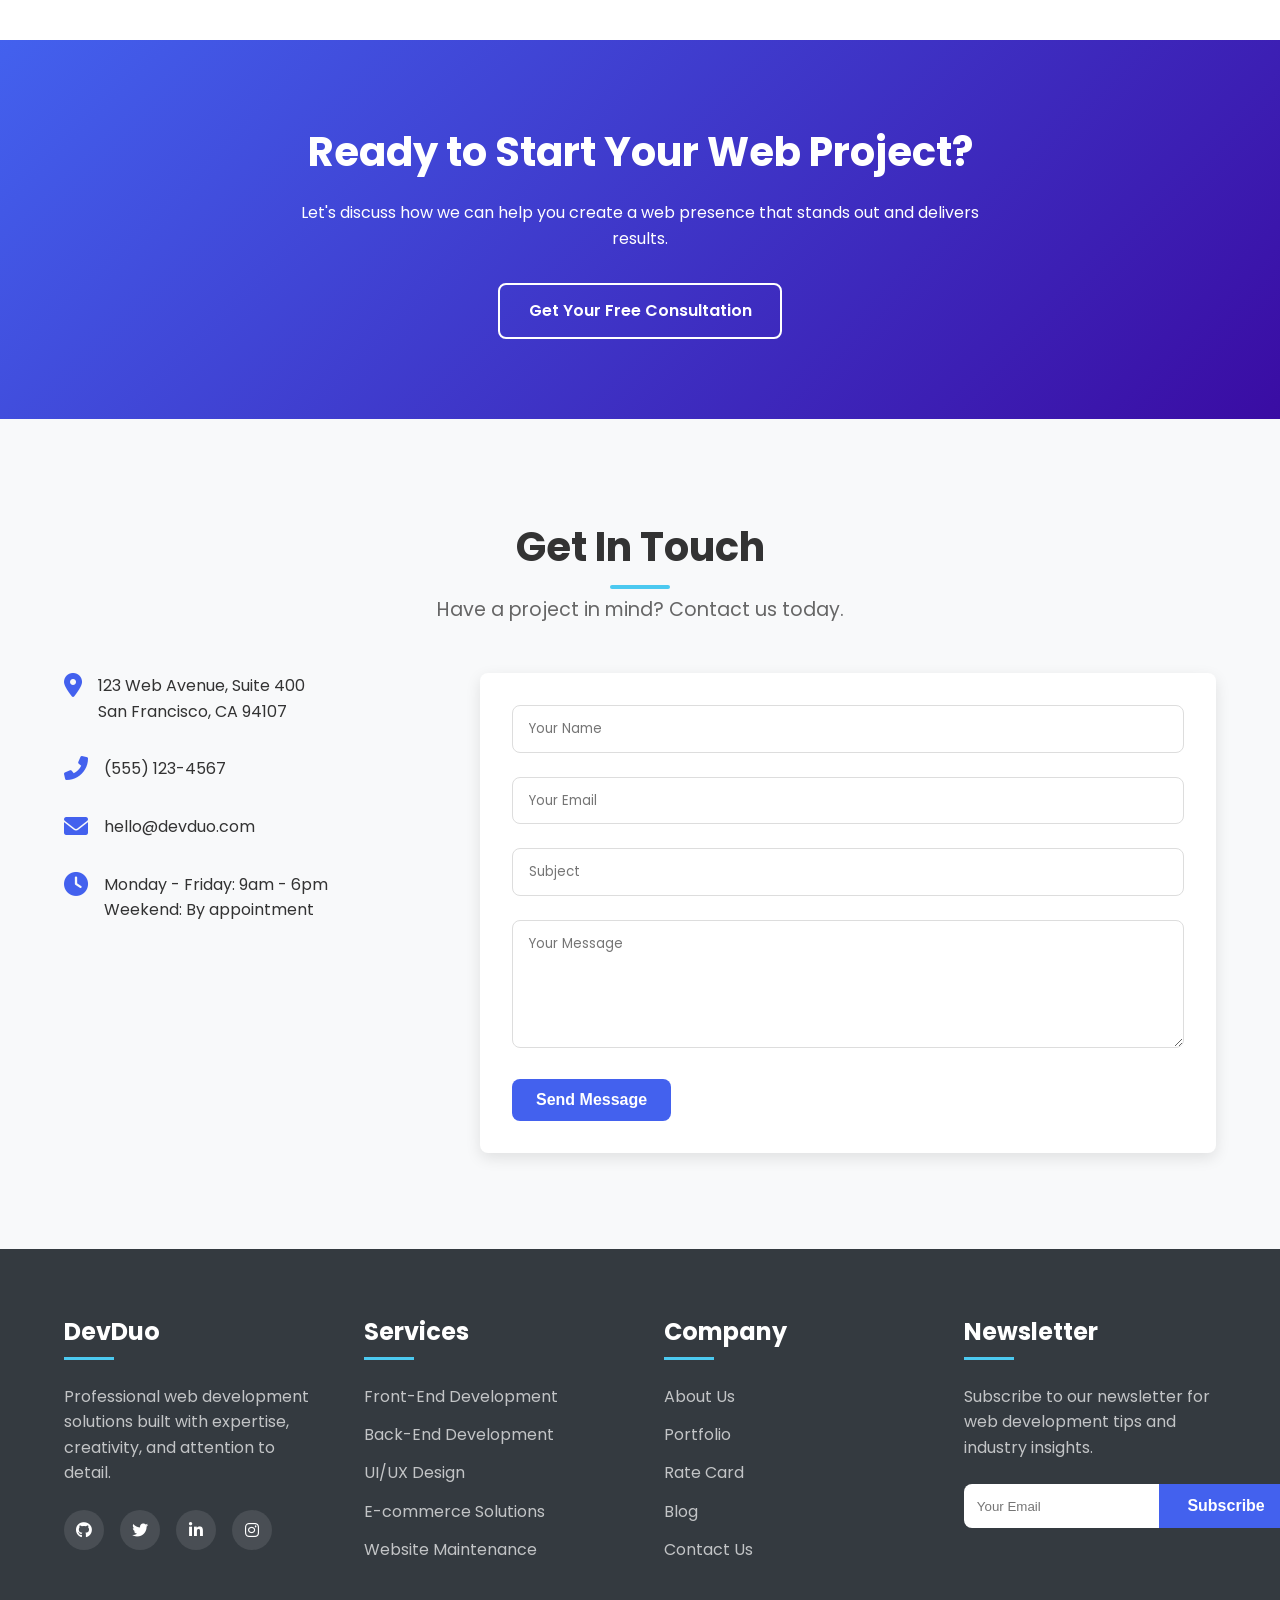
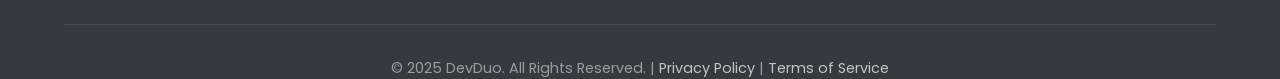
==== commit edc5a55d: "updates" ====
--- a/index.html
+++ b/index.html
@@ -684,5 +684,6 @@
     <script src="https://cdnjs.cloudflare.com/ajax/libs/emailjs-com/3.2.0/email.min.js"></script>
     <script src="main.js"></script>
     <script src="animations.js"></script>
+    <script src="email-template.js"></script>
   </body>
 </html>
--- a/styles.css
+++ b/styles.css
@@ -990,4 +990,68 @@
 .btn-login:hover {
     background-color: var(--accent-color);
     transform: translateY(-3px);
+}
+
+/* Loading Spinner */
+.loading-spinner {
+    position: absolute;
+    top: 50%;
+    left: 50%;
+    transform: translate(-50%, -50%);
+    width: 20px;
+    height: 20px;
+    border: 2px solid rgba(255, 255, 255, 0.3);
+    border-radius: 50%;
+    border-top-color: #fff;
+    animation: spin 1s ease-in-out infinite;
+}
+
+@keyframes spin {
+    to {
+        transform: translate(-50%, -50%) rotate(360deg);
+    }
+}
+
+/* Message Notifications */
+.message {
+    padding: 15px;
+    margin-bottom: 20px;
+    border-radius: 4px;
+    font-weight: 500;
+    animation: slideIn 0.3s ease-out;
+}
+
+.message.success {
+    background-color: #d4edda;
+    color: #155724;
+    border: 1px solid #c3e6cb;
+}
+
+.message.error {
+    background-color: #f8d7da;
+    color: #721c24;
+    border: 1px solid #f5c6cb;
+    white-space: pre-line;
+}
+
+@keyframes slideIn {
+    from {
+        transform: translateY(-20px);
+        opacity: 0;
+    }
+    to {
+        transform: translateY(0);
+        opacity: 1;
+    }
+}
+
+/* Form Button with Loading State */
+#contactForm button[type="submit"] {
+    position: relative;
+    padding: 12px 24px;
+}
+
+#contactForm button[type="submit"]:disabled {
+    opacity: 0.7;
+    cursor: not-allowed;
 }
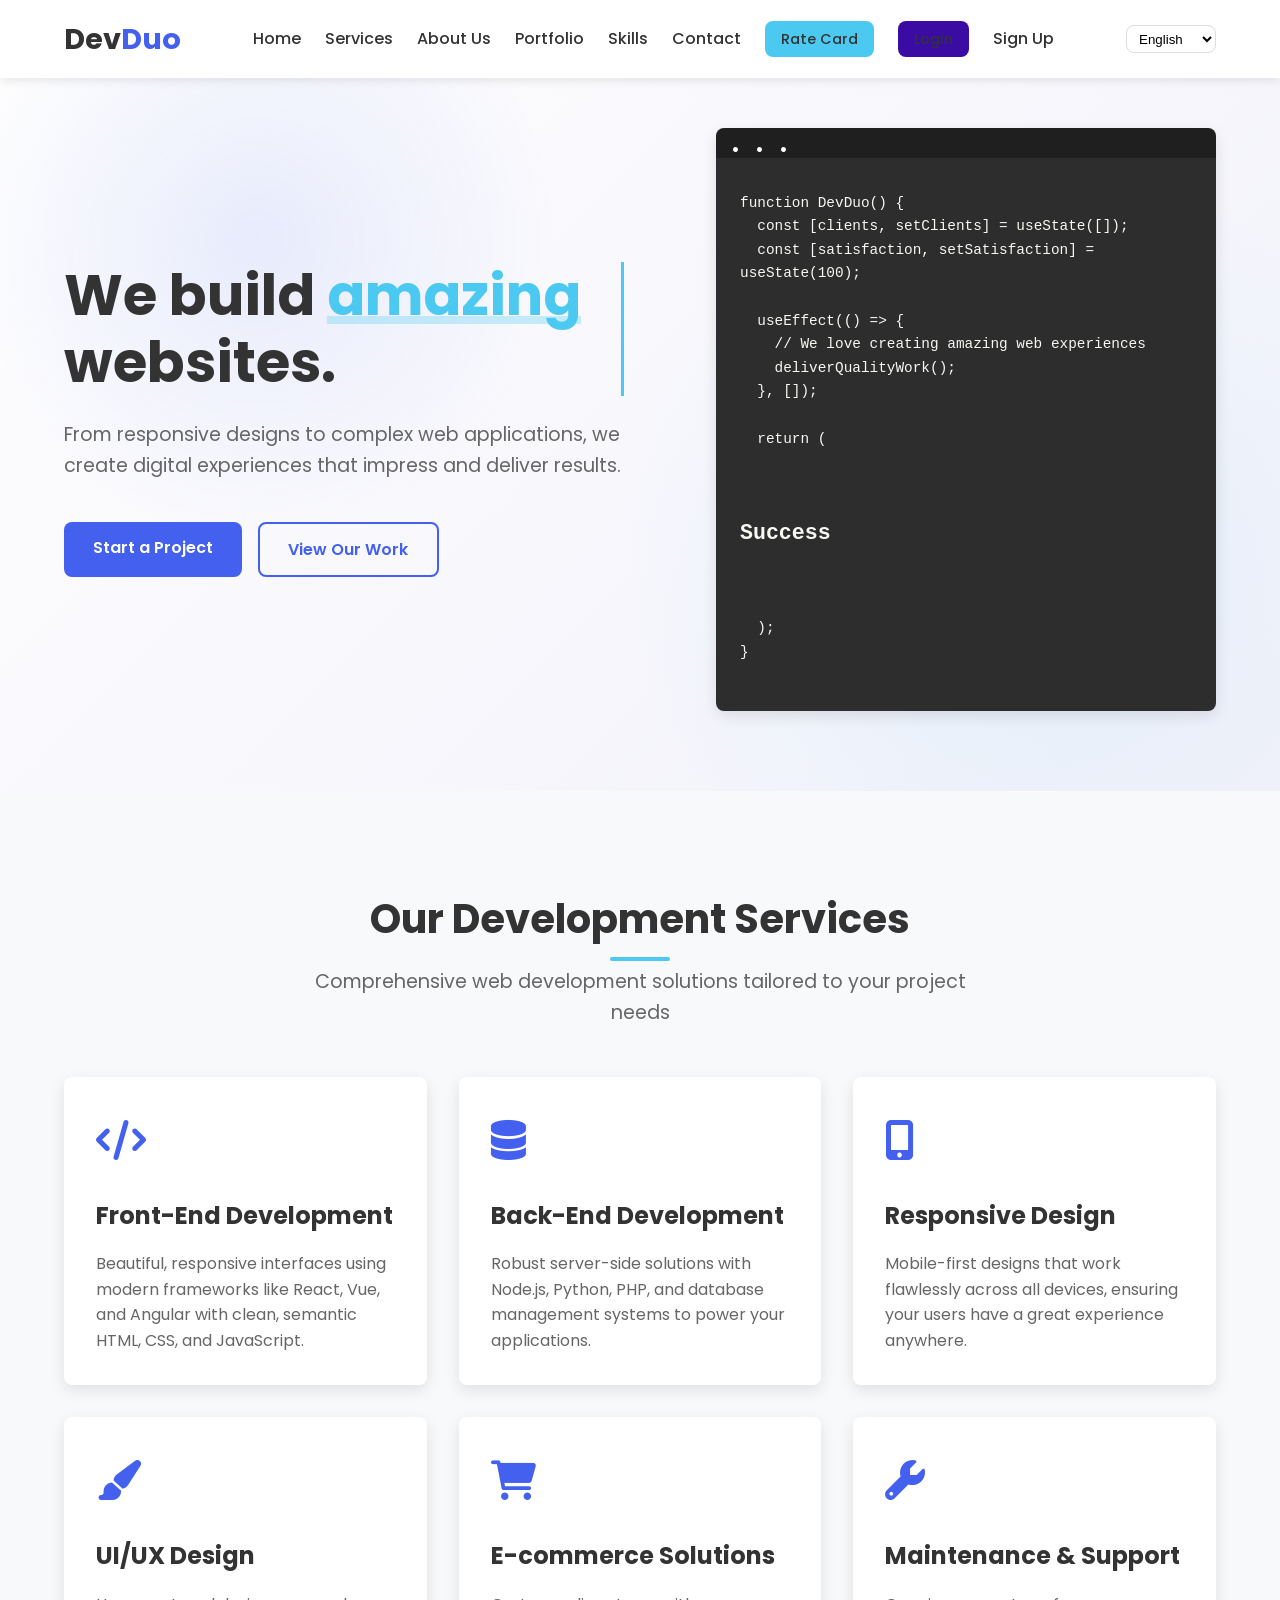
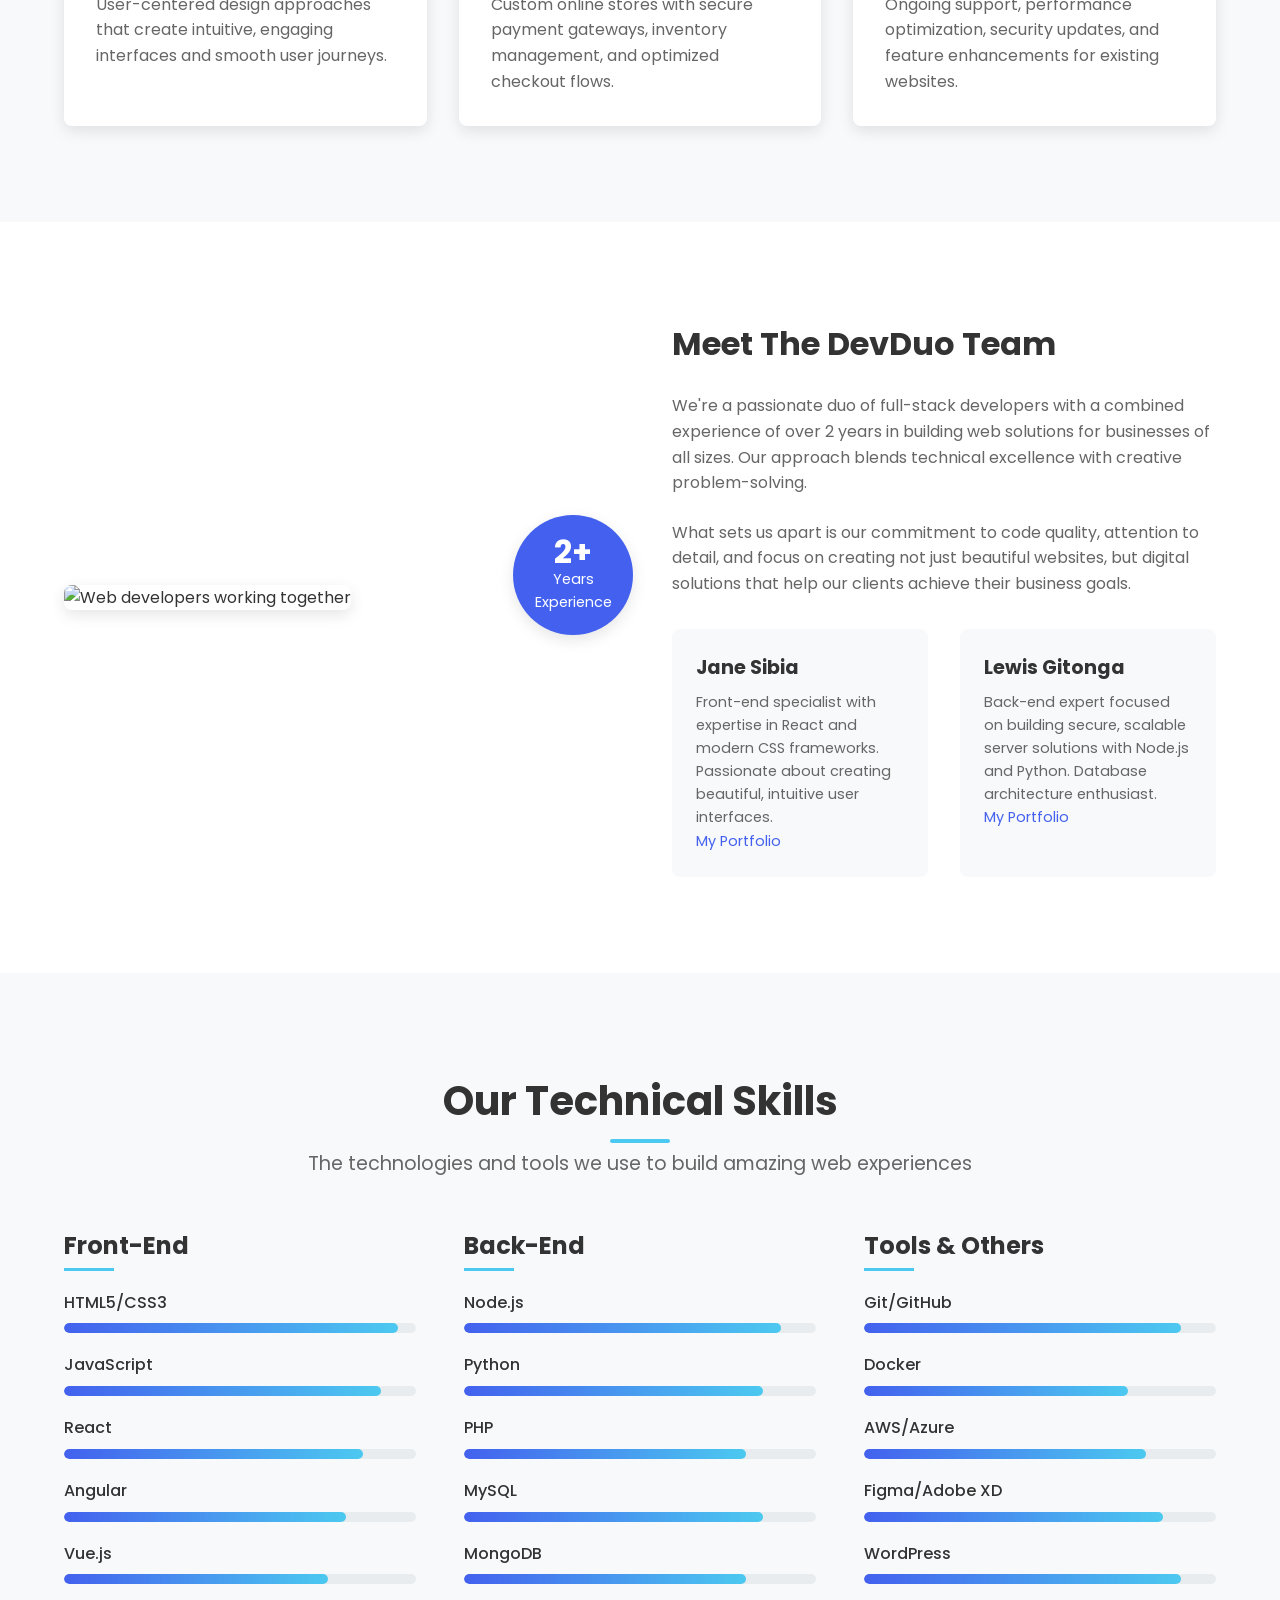
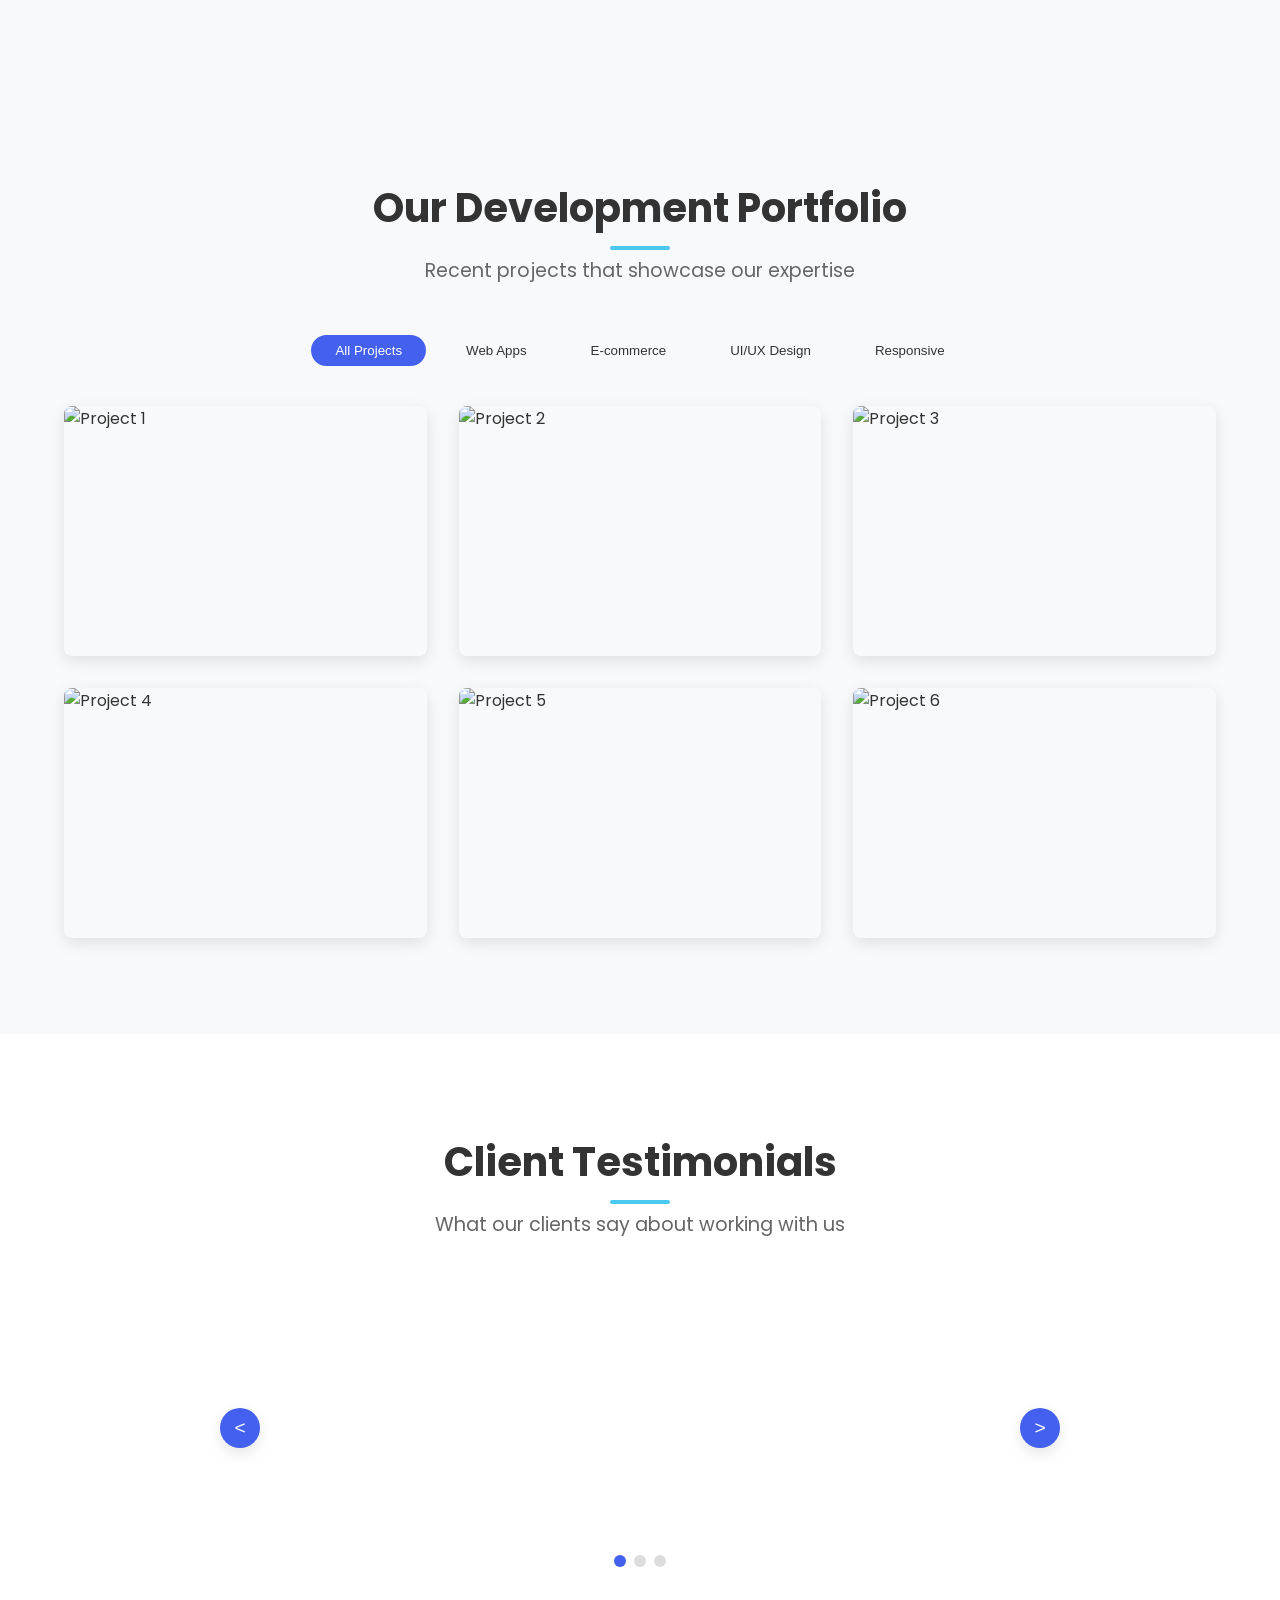
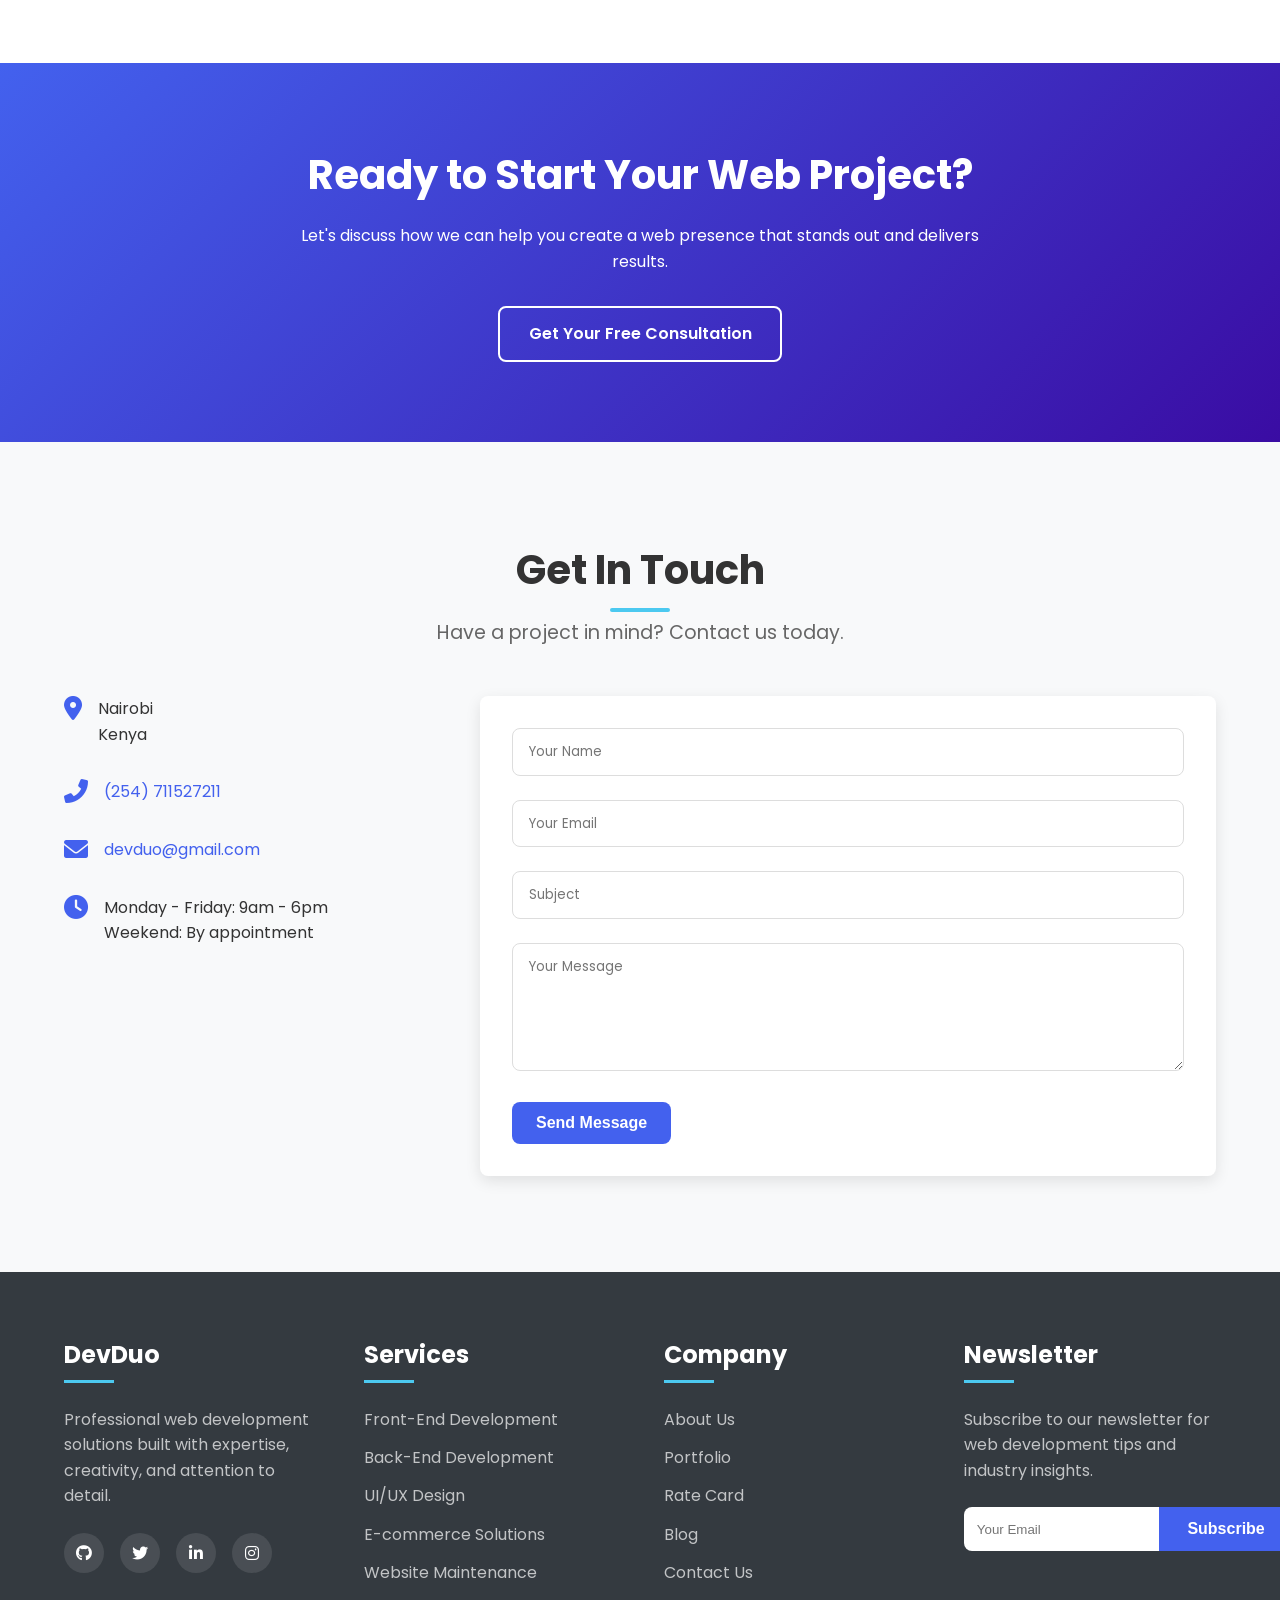
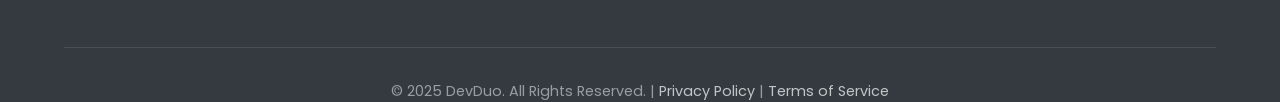
==== commit 80220a0f: "Updates" ====
--- a/index.html
+++ b/index.html
@@ -184,12 +184,12 @@
         <div class="about-content">
           <div class="about-image">
             <img
-              src="/api/placeholder/600/400"
+              src="https://images.pexels.com/photos/5256529/pexels-photo-5256529.jpeg?auto=compress&cs=tinysrgb&w=300"
               alt="Web developers working together"
               class="about-img"
             />
             <div class="experience-badge">
-              <span class="years">7+</span>
+              <span class="years">2+</span>
               <span class="text">Years Experience</span>
             </div>
           </div>
@@ -197,7 +197,7 @@
             <h2>Meet The DevDuo Team</h2>
             <p>
               We're a passionate duo of full-stack developers with a combined
-              experience of over 7 years in building web solutions for
+              experience of over 2 years in building web solutions for
               businesses of all sizes. Our approach blends technical excellence
               with creative problem-solving.
             </p>
@@ -210,19 +210,27 @@
 
             <div class="team-members">
               <div class="team-member">
-                <h3>Developer 1</h3>
+                <h3>Jane Sibia</h3>
                 <p>
                   Front-end specialist with expertise in React and modern CSS
                   frameworks. Passionate about creating beautiful, intuitive
                   user interfaces.
+                  <br />
+                  <a href="https://toshlewiportfolio.netlify.app/"
+                    >My Portfolio</a
+                  >
                 </p>
               </div>
               <div class="team-member">
-                <h3>Developer 2</h3>
+                <h3>Lewis Gitonga</h3>
                 <p>
                   Back-end expert focused on building secure, scalable server
                   solutions with Node.js and Python. Database architecture
                   enthusiast.
+                  <br />
+                  <a href="https://toshlewiportfolio.netlify.app/"
+                    >My Portfolio</a
+                  >
                 </p>
               </div>
             </div>
@@ -372,7 +380,7 @@
         <div class="portfolio-grid">
           <div class="portfolio-item" data-category="web">
             <img
-              src="/api/placeholder/600/400"
+              src="https://images.pexels.com/photos/4164418/pexels-photo-4164418.jpeg?auto=compress&cs=tinysrgb&w=300"
               alt="Project 1"
               class="portfolio-img"
             />
@@ -388,7 +396,7 @@
 
           <div class="portfolio-item" data-category="ecommerce">
             <img
-              src="/api/placeholder/600/400"
+              src="https://images.pexels.com/photos/7679448/pexels-photo-7679448.jpeg?auto=compress&cs=tinysrgb&w=300"
               alt="Project 2"
               class="portfolio-img"
             />
@@ -404,7 +412,7 @@
 
           <div class="portfolio-item" data-category="ui">
             <img
-              src="/api/placeholder/600/400"
+              src="https://images.pexels.com/photos/17781649/pexels-photo-17781649/free-photo-of-man-looking-at-the-stock-charts-on-the-phone-and-tablet.jpeg?auto=compress&cs=tinysrgb&w=300"
               alt="Project 3"
               class="portfolio-img"
             />
@@ -420,7 +428,7 @@
 
           <div class="portfolio-item" data-category="mobile">
             <img
-              src="/api/placeholder/600/400"
+              src="https://images.pexels.com/photos/5896684/pexels-photo-5896684.jpeg?auto=compress&cs=tinysrgb&w=600"
               alt="Project 4"
               class="portfolio-img"
             />
@@ -436,7 +444,7 @@
 
           <div class="portfolio-item" data-category="web">
             <img
-              src="/api/placeholder/600/400"
+              src="https://images.pexels.com/photos/3935327/pexels-photo-3935327.jpeg?auto=compress&cs=tinysrgb&w=300"
               alt="Project 5"
               class="portfolio-img"
             />
@@ -452,7 +460,7 @@
 
           <div class="portfolio-item" data-category="ecommerce">
             <img
-              src="/api/placeholder/600/400"
+              src="https://images.pexels.com/photos/6868618/pexels-photo-6868618.jpeg?auto=compress&cs=tinysrgb&w=300"
               alt="Project 6"
               class="portfolio-img"
             />
@@ -574,15 +582,15 @@
           <div class="contact-info">
             <div class="info-item">
               <i class="fas fa-map-marker-alt"></i>
-              <p>123 Web Avenue, Suite 400<br />San Francisco, CA 94107</p>
+              <p>Nairobi<br />Kenya</p>
             </div>
             <div class="info-item">
               <i class="fas fa-phone-alt"></i>
-              <p>(555) 123-4567</p>
+              <p><a href="tel:+254711527211">(254) 711527211</a></p>
             </div>
             <div class="info-item">
               <i class="fas fa-envelope"></i>
-              <p>hello@devduo.com</p>
+              <p><a href="mailto:devduo@gmail.com">devduo@gmail.com</a></p>
             </div>
             <div class="info-item">
               <i class="fas fa-clock"></i>
@@ -651,11 +659,11 @@
           <div class="footer-col">
             <h3>Company</h3>
             <ul class="footer-links">
-              <li><a href="#">About Us</a></li>
-              <li><a href="#">Portfolio</a></li>
-              <li><a href="#">Rate Card</a></li>
+              <li><a href="#about">About Us</a></li>
+              <li><a href="#portfolio">Portfolio</a></li>
+              <li><a href="rate_card.html">Rate Card</a></li>
               <li><a href="#">Blog</a></li>
-              <li><a href="#">Contact Us</a></li>
+              <li><a href="#contact">Contact Us</a></li>
             </ul>
           </div>
 
